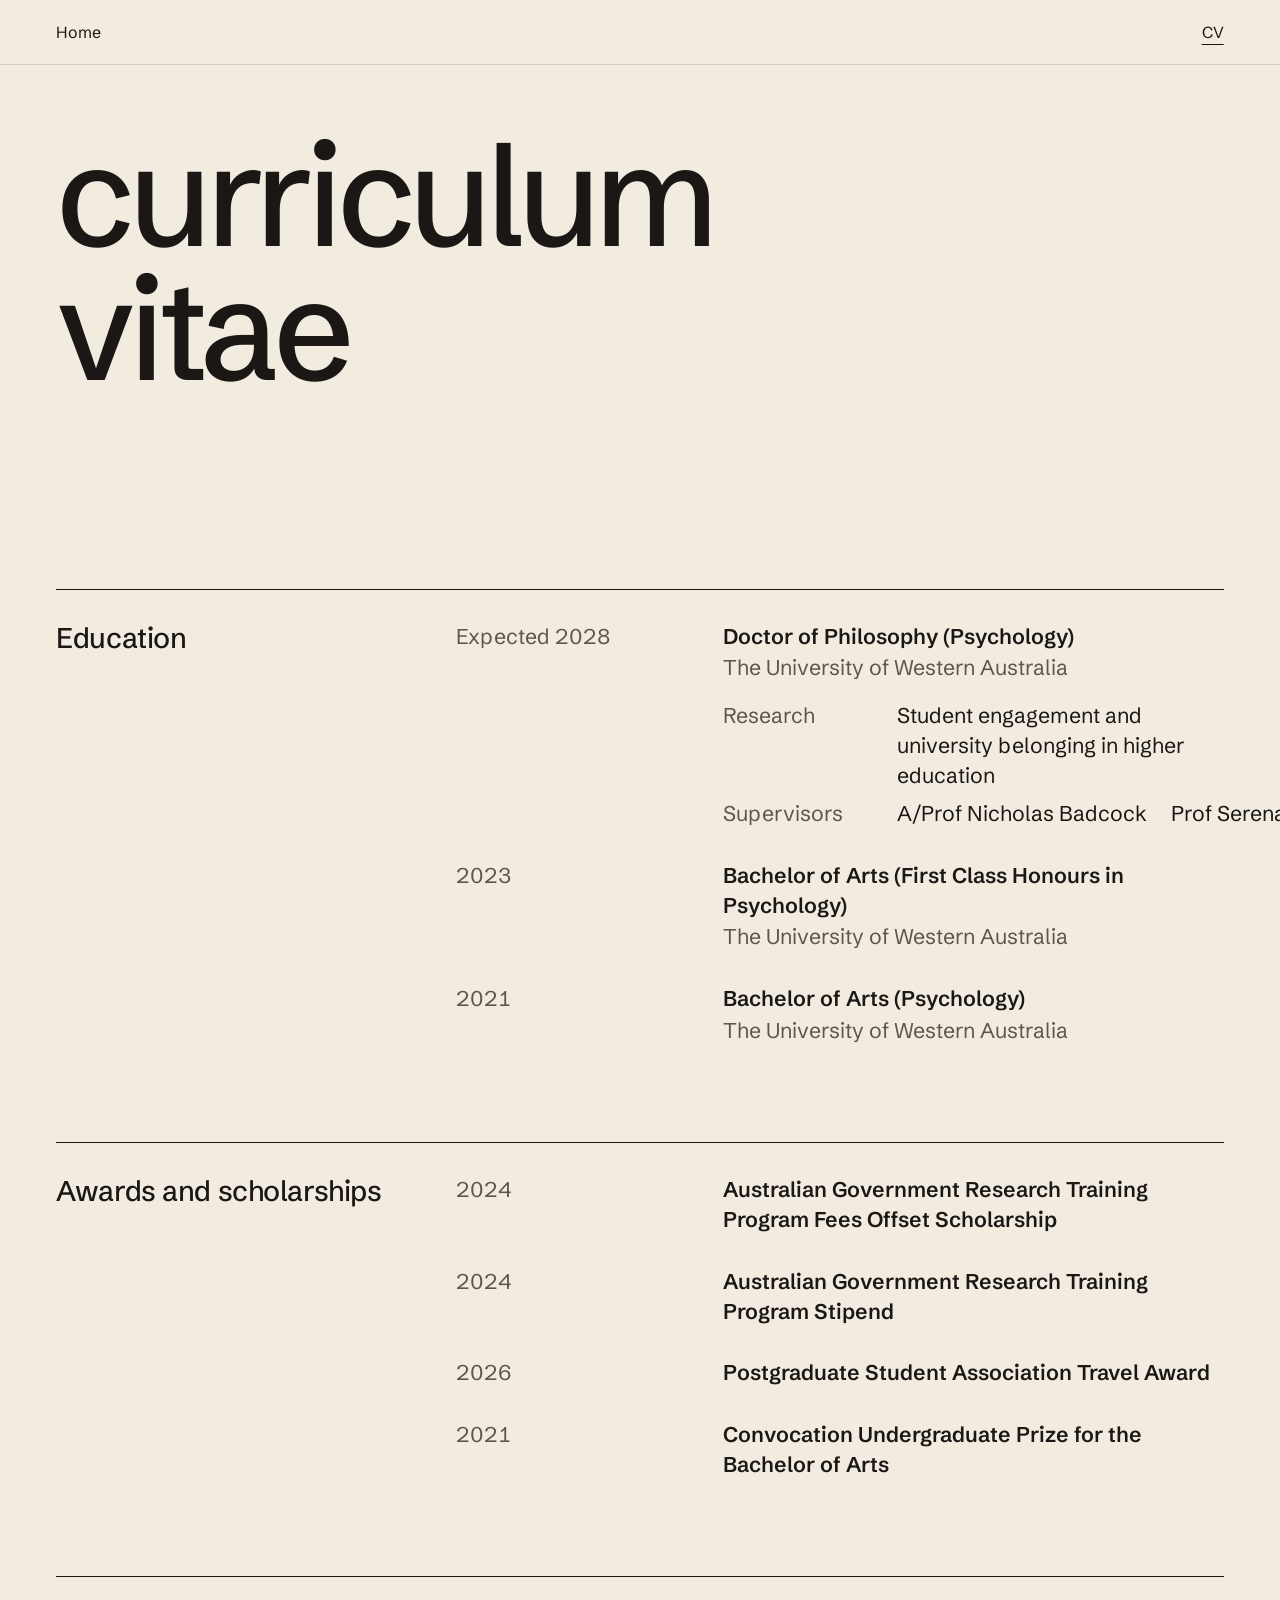
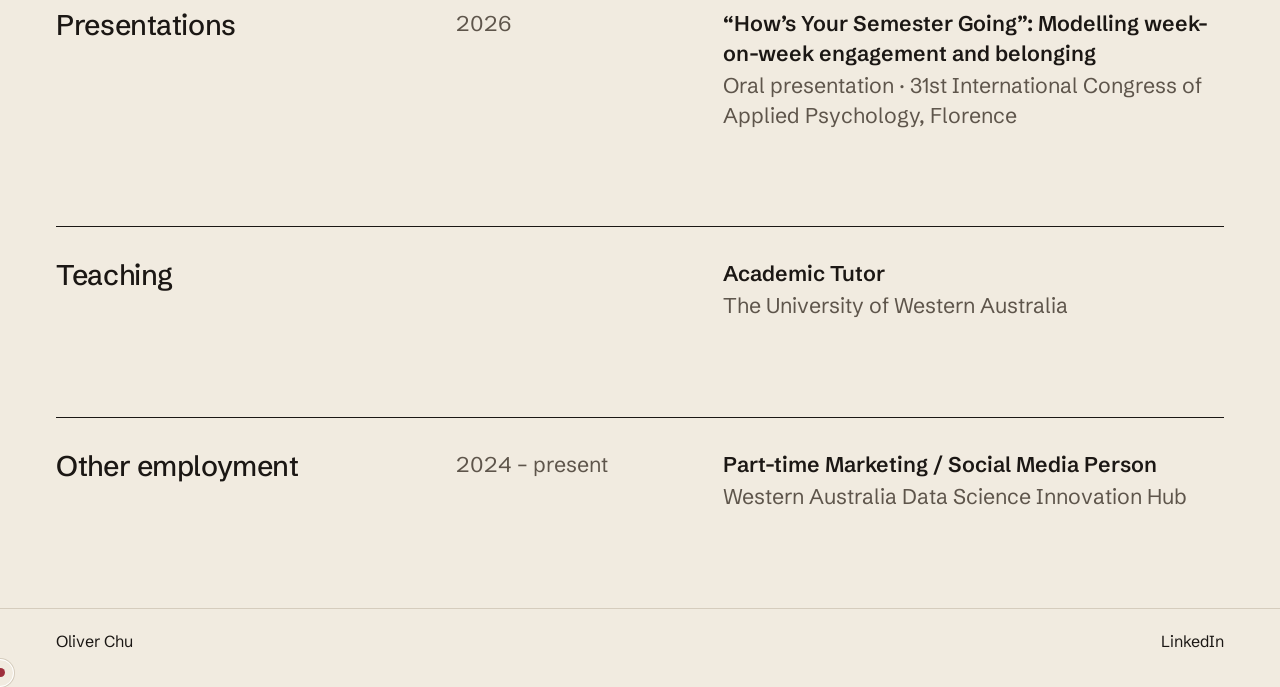
==== cv.html @ f3003088 "Remove footer email, name gradient and poster status lines The footer keeps LinkedIn only; the name " ====
<!doctype html>
<html lang="en">
<head>
<meta charset="utf-8">
<meta name="viewport" content="width=device-width, initial-scale=1">
<title>CV — Oliver Chu</title>
<meta name="description" content="Curriculum vitae of Oliver Chu, PhD candidate in psychology at The University of Western Australia.">
<link rel="icon" href="assets/img/favicon.svg" type="image/svg+xml">
<link rel="preload" href="assets/fonts/schibsted-grotesk-latin-500-normal.woff2" as="font" type="font/woff2" crossorigin>
<link rel="stylesheet" href="assets/css/style.css">
</head>
<body>

<header class="site-header">
<a class="site-home" href="index.html">Home</a>
<nav class="site-nav" aria-label="Main">
<a href="cv.html" aria-current="page">CV</a>
</nav>
</header>

<main>

<section class="hero" style="gap: 32px;">
<h1 class="display display--page">curriculum<br>vitae</h1>
</section>

<!-- To add an entry, copy one <li class="entry"> block and edit it. To add a section, copy a whole <section>. -->

<section class="section section--tight">
<div class="row">
<h2 class="label col-label">Education</h2>
<ol class="entries col-text" style="flex-grow: 4; max-width: none;">
<li class="entry">
<span class="entry-when">Expected 2028</span>
<div class="entry-body">
<span class="entry-what">Doctor of Philosophy (Psychology)</span>
<span class="entry-where">The University of Western Australia</span>
<dl class="entry-notes">
<dt>Research</dt><dd>Student engagement and university belonging in higher education</dd>
<dt>Supervisors</dt><dd class="pair"><span>A/Prof Nicholas Badcock</span><span>Prof Serena Wee</span></dd>
</dl>
</div>
</li>
<li class="entry">
<span class="entry-when">2023</span>
<div class="entry-body">
<span class="entry-what">Bachelor of Arts (First Class Honours in Psychology)</span>
<span class="entry-where">The University of Western Australia</span>
</div>
</li>
<li class="entry">
<span class="entry-when">2021</span>
<div class="entry-body">
<span class="entry-what">Bachelor of Arts (Psychology)</span>
<span class="entry-where">The University of Western Australia</span>
</div>
</li>
</ol>
<div class="col-space" style="flex-grow: 1;"></div>
</div>
</section>

<section class="section section--tight">
<div class="row">
<h2 class="label col-label">Awards and scholarships</h2>
<ol class="entries col-text" style="flex-grow: 4; max-width: none;">
<li class="entry">
<span class="entry-when">2024</span>
<div class="entry-body"><span class="entry-what">Australian Government Research Training Program Fees Offset Scholarship</span></div>
</li>
<li class="entry">
<span class="entry-when">2024</span>
<div class="entry-body"><span class="entry-what">Australian Government Research Training Program Stipend</span></div>
</li>
<li class="entry">
<span class="entry-when">2026</span>
<div class="entry-body"><span class="entry-what">Postgraduate Student Association Travel Award</span></div>
</li>
<li class="entry">
<span class="entry-when">2021</span>
<div class="entry-body"><span class="entry-what">Convocation Undergraduate Prize for the Bachelor of Arts</span></div>
</li>
</ol>
<div class="col-space" style="flex-grow: 1;"></div>
</div>
</section>

<section class="section section--tight">
<div class="row">
<h2 class="label col-label">Presentations</h2>
<ol class="entries col-text" style="flex-grow: 4; max-width: none;">
<li class="entry">
<span class="entry-when">2026</span>
<div class="entry-body">
<span class="entry-what">“How’s Your Semester Going”: Modelling week-on-week engagement and belonging</span>
<span class="entry-where">Oral presentation · 31st International Congress of Applied Psychology, Florence</span>
</div>
</li>
</ol>
<div class="col-space" style="flex-grow: 1;"></div>
</div>
</section>

<section class="section section--tight">
<div class="row">
<h2 class="label col-label">Teaching</h2>
<ol class="entries col-text" style="flex-grow: 4; max-width: none;">
<li class="entry">
<span class="entry-when"></span>
<div class="entry-body">
<span class="entry-what">Academic Tutor</span>
<span class="entry-where">The University of Western Australia</span>
</div>
</li>
</ol>
<div class="col-space" style="flex-grow: 1;"></div>
</div>
</section>

<section class="section section--tight">
<div class="row">
<h2 class="label col-label">Other employment</h2>
<ol class="entries col-text" style="flex-grow: 4; max-width: none;">
<li class="entry">
<span class="entry-when">2024 – present</span>
<div class="entry-body">
<span class="entry-what">Part-time Marketing / Social Media Person</span>
<span class="entry-where">Western Australia Data Science Innovation Hub</span>
</div>
</li>
</ol>
<div class="col-space" style="flex-grow: 1;"></div>
</div>
</section>

</main>

<footer class="site-footer">
<a class="footer-name" href="index.html" aria-label="Oliver Chu, home">Oliver Chu</a>
<nav class="footer-links" aria-label="Contact">
<a class="footer-email" href="https://www.linkedin.com/in/oliver-chu-8070741a5/" rel="me">LinkedIn</a>
</nav>
<!-- Add your links when ready, e.g. <a href="https://scholar.google.com/...">Google Scholar</a> · <a href="https://orcid.org/...">ORCID</a> -->
</footer>

<script src="assets/js/cursor.js" defer></script>
</body>
</html>
---- assets/css/style.css ----
/* Oliver Chu — site styles */

@font-face { font-family: "Schibsted Grotesk"; font-weight: 400; font-style: normal; font-display: swap; src: url("../fonts/schibsted-grotesk-latin-400-normal.woff2") format("woff2"); }
@font-face { font-family: "Schibsted Grotesk"; font-weight: 500; font-style: normal; font-display: swap; src: url("../fonts/schibsted-grotesk-latin-500-normal.woff2") format("woff2"); }
@font-face { font-family: "Schibsted Grotesk"; font-weight: 600; font-style: normal; font-display: swap; src: url("../fonts/schibsted-grotesk-latin-600-normal.woff2") format("woff2"); }

:root {
  --paper: #f1ebe0;
  --ink: #1b1714;
  --muted: #5e554b;
  --line: #d5ccbd;
  --accent: #9e2f3c;
  --font: "Schibsted Grotesk", "Helvetica Neue", Helvetica, Arial, sans-serif;
  --gutter: clamp(20px, 4.4vw, 64px);

  /* Type scale: Perfect Fourth (1.333) from a 16px base.
     -1 = 12px   0 = 16px   1 = 21.33px   7 = 159.8px   8 = 213px */
  --step--1: 0.75rem;
  --step-0: 1rem;
  --step-1: 1.333rem;
  --step-2: 1.777rem;
  --step-7: 9.989rem;
  --step-8: 13.315rem;

  /* Measure: body text kept to roughly 45–75 characters per line */
  --measure: 38em;
  --measure-lead: 30em;
}

*, *::before, *::after { box-sizing: border-box; }

html { -webkit-text-size-adjust: 100%; }

body {
  margin: 0;
  background: var(--paper);
  color: var(--ink);
  font-family: var(--font);
  font-size: var(--step-0);
  line-height: 1.5;
  -webkit-font-smoothing: antialiased;
}

a { color: var(--ink); text-underline-offset: 4px; }
a:hover { color: var(--accent); }
a:focus-visible { outline: 2px solid var(--accent); outline-offset: 2px; }

img { display: block; max-width: 100%; }

/* Section titles: real type on the scale, sentence case, no tracking */
.label {
  margin: 0;
  font-size: var(--step-2);
  line-height: 1.15;
  font-weight: 500;
  letter-spacing: -0.015em;
}

.meta { font-size: var(--step--1); line-height: 1.4; color: var(--muted); }
.entry-when, .poster .meta span:first-child { font-variant-numeric: tabular-nums; }

/* Header and footer */
.site-header {
  padding: 0 var(--gutter);
  display: flex;
  flex-wrap: wrap;
  justify-content: space-between;
  align-items: center;
  gap: 8px 32px;
  border-bottom: 1px solid var(--line);
}
.site-header a {
  display: inline-flex;
  align-items: center;
  min-height: 64px;
  text-decoration: none;
}
.site-home { font-size: var(--step-0); }
.site-nav { display: flex; gap: 0 32px; }
.site-nav a { font-size: var(--step-0); font-weight: 400; }
.site-nav a[aria-current="page"] { text-decoration: underline; text-underline-offset: 6px; }

.site-footer {
  padding: 32px var(--gutter) 48px;
  border-top: 1px solid var(--line);
  display: flex;
  flex-wrap: wrap;
  justify-content: space-between;
  gap: 16px 48px;
}

main { padding: 0 var(--gutter); }

/* Big type */
.display {
  margin: 0;
  font-size: clamp(4rem, 14vw, var(--step-8));
  line-height: 0.9;
  font-weight: 500;
  letter-spacing: -0.045em;
}
.display--page { font-size: clamp(3.5rem, 11vw, var(--step-7)); line-height: 0.95; }

/* Sections and the label / text / space row */
.hero { padding: 64px 0 192px; display: flex; flex-direction: column; gap: 48px; }
.section { padding: 32px 0 192px; border-top: 1px solid var(--ink); display: flex; flex-direction: column; gap: 48px; }
.section--tight { padding-bottom: 96px; }

.row { display: flex; flex-wrap: wrap; gap: 24px 32px; }
.row > .col-label { flex: 1 1 180px; }
.row > .col-text { flex: 3 1 480px; max-width: 30em; font-size: var(--step-1); line-height: 1.4; }
.hero-intro { display: flex; justify-content: center; }
.hero-intro .lead { margin: 0; }
.lead, .row > .col-text.lead { font-size: var(--step-1); line-height: 1.4; max-width: var(--measure-lead); }
.row > .col-space { flex: 2 1 0; min-width: 0; }
.col-text p { margin: 0; }
.col-text > * + *, .col-text > p + p { margin-top: 16px; }

.link-label {
  display: inline-flex;
  align-items: center;
  min-height: 44px;
  font-size: var(--step-1);
  font-weight: 400;
}

/* Poster row */
.posters { display: flex; flex-wrap: wrap; gap: 64px 32px; align-items: flex-start; }
.poster { flex: 1 1 280px; margin: 0; display: flex; flex-direction: column; gap: 16px; }
.poster img { width: 100%; height: auto; aspect-ratio: 840 / 1188; object-fit: cover; }
.poster figcaption { display: flex; flex-direction: column; gap: 8px; }
.poster .meta { display: flex; gap: 16px; font-size: var(--step-0); }
.poster-title { font-weight: 600; font-size: var(--step-1); line-height: 1.3; }

/* Poster viewer: a poster opens full-screen near its native size, so the print-sized text can be read.
   Plain paper ground, square corners, no shadow or animation. Close sits in the header's 64px row. */
.poster-open { display: block; cursor: zoom-in; }
.poster-open:focus-visible { outline: 2px solid var(--accent); outline-offset: 4px; }
.viewer { width: 100vw; height: 100dvh; max-width: none; max-height: none; margin: 0; padding: 64px 0 0; border: 0; background: var(--paper); overflow: auto; }
.viewer::backdrop { background: var(--paper); }
html:has(.viewer[open]) { overflow: hidden; }
.viewer-close { position: fixed; top: 0; right: 0; min-height: 64px; padding: 0 var(--gutter); border: 0; background: var(--paper); color: var(--ink); font: inherit; font-size: var(--step-0); cursor: pointer; }
.viewer-close:hover { color: var(--accent); }
.viewer-close:focus-visible { outline: 2px solid var(--accent); outline-offset: -4px; }
.viewer-img {
  display: block;
  margin: 0 auto;
  height: auto;
  cursor: zoom-out;
  /* Fill the screen up to the file's native 1680px; never below 1000px, so phones pan sideways instead of shrinking the text */
  width: clamp(1000px, 100%, 1680px);
  max-width: none;
}

/* CV entries */
.entries { margin: 0; padding: 0; list-style: none; display: flex; flex-direction: column; gap: 32px; }
.entry { display: flex; flex-wrap: wrap; gap: 4px 32px; }
.entry-when { flex: 0 0 220px; font-size: var(--step-1); line-height: 1.4; color: var(--muted); }
.entry-body { flex: 1 1 360px; max-width: 30em; font-size: var(--step-1); line-height: 1.4; display: flex; flex-direction: column; gap: 2px; }
.entry-what { font-weight: 600; }
.entry-where { color: var(--muted); }
.entry-notes { margin: 16px 0 0; font-size: var(--step-1); line-height: 1.4; display: grid; grid-template-columns: 150px minmax(0, 1fr); gap: 8px 24px; }
.entry-notes dt { color: var(--muted); }
.entry-notes dd { margin: 0; }

@media (max-width: 640px) {
  .hero { padding-bottom: 96px; }
  .section { padding-bottom: 96px; }
  .entry-notes { grid-template-columns: 1fr; gap: 0 0; }
  .entry-notes dd { margin-bottom: 8px; }
}
.entries.col-text > * + * { margin-top: 0; }

.entry-notes dd.pair { display: flex; flex-wrap: nowrap; gap: 0 24px; white-space: nowrap; }
@media (max-width: 480px) { .entry-notes dd.pair { flex-wrap: wrap; } }

/* One-page CV: the CV follows Now and each section fades in once as it arrives */
html { scroll-behavior: smooth; }
#cv { scroll-margin-top: 0; }
.cv-head { padding: 96px 0 64px; border-top: 1px solid var(--ink); }
.js .reveal { opacity: 0; transform: translateY(28px); transition: opacity 0.8s ease, transform 0.8s cubic-bezier(0.2, 0.7, 0.2, 1); }
.js .reveal.is-in { opacity: 1; transform: none; }
@media (prefers-reduced-motion: reduce) {
  html { scroll-behavior: auto; }
  .js .reveal { opacity: 1; transform: none; transition: none; }
}
@media print { .js .reveal { opacity: 1; transform: none; } }

/* Footer mirrors the header: the name at the same size as Home and CV */
.site-footer { margin: 0; padding: 0 var(--gutter); min-height: 64px; display: flex; align-items: center; border-top: 1px solid var(--line); }
.footer-name { font-size: var(--step-0); text-decoration: none; color: var(--ink); display: inline-flex; align-items: center; min-height: 64px; }
.footer-name:hover { color: var(--accent); }
/* Contact link (LinkedIn) on the right of the footer, mirroring CV in the header; same 16px */
.footer-email { font-size: var(--step-0); text-decoration: none; color: var(--ink); display: inline-flex; align-items: center; gap: 8px; min-height: 64px; }
.footer-email:hover { color: var(--accent); }
.footer-links { display: flex; flex-wrap: wrap; gap: 0 32px; }
@media (max-width: 480px) { .footer-email, .footer-name { min-height: 48px; } .site-footer { padding-block: 8px; row-gap: 0; } }

/* Wide screens: a 12-column grid. Labels take columns 1–4, text 5–10 (CV entries run to 12),
   and the type grows gently past 1440px so lines stay a comfortable length instead of leaving the right side empty. */
@media (min-width: 1024px) {
  .row { display: grid; grid-template-columns: repeat(12, minmax(0, 1fr)); column-gap: 32px; row-gap: 24px; }
  .row > .col-label { grid-column: 1 / 5; }
  .row > .col-text { grid-column: 5 / 11; max-width: none; }
  .row > .col-text.entries { grid-column: 5 / 13; }
  .lead, .row > .col-text.lead { max-width: none; }
  .row > .col-space { display: none; }
  .entry-when { flex-basis: 11em; }
  .entry-body { max-width: 34em; }
}
@media (min-width: 1440px) {
  html { font-size: min(20px, calc(16px + (100vw - 1440px) * 0.007)); }
}

/* Fallback cursor (no script, or touch laptops): a small maroon (accent) dot; over anything clickable a larger one.
   A thin paper ring keeps both visible on the dark Study 2 poster. */
html { cursor: url("data:image/svg+xml,%3Csvg xmlns='http://www.w3.org/2000/svg' width='16' height='16'%3E%3Ccircle cx='8' cy='8' r='4.5' fill='%239e2f3c' stroke='%23f1ebe0' stroke-width='1.5'/%3E%3C/svg%3E") 8 8, auto; }
a, button, .poster-open, .viewer-img, .viewer-close { cursor: url("data:image/svg+xml,%3Csvg xmlns='http://www.w3.org/2000/svg' width='24' height='24'%3E%3Ccircle cx='12' cy='12' r='8' fill='%239e2f3c' stroke='%23f1ebe0' stroke-width='1.5'/%3E%3C/svg%3E") 12 12, pointer; }

/* Main cursor (assets/js/cursor.js): a hollow white ring with a maroon dot that grows inside it with mouse speed.
   The script adds .has-cursor, which hides the system cursor. The ring's 1px line-colour outer edge keeps it visible on paper. */
.has-cursor, .has-cursor * { cursor: none !important; }
.cursor { position: fixed; left: 0; top: 0; z-index: 2147483647; pointer-events: none; opacity: 0; transition: opacity 0.2s; }
.cursor-ring, .cursor-dot { position: absolute; border-radius: 50%; }
.cursor-ring { width: 28px; height: 28px; margin: -14px 0 0 -14px; border: 1.5px solid #fff; box-shadow: 0 0 0 1px var(--line); }
.cursor-dot { width: 9px; height: 9px; margin: -4.5px 0 0 -4.5px; background: var(--accent); will-change: transform; }
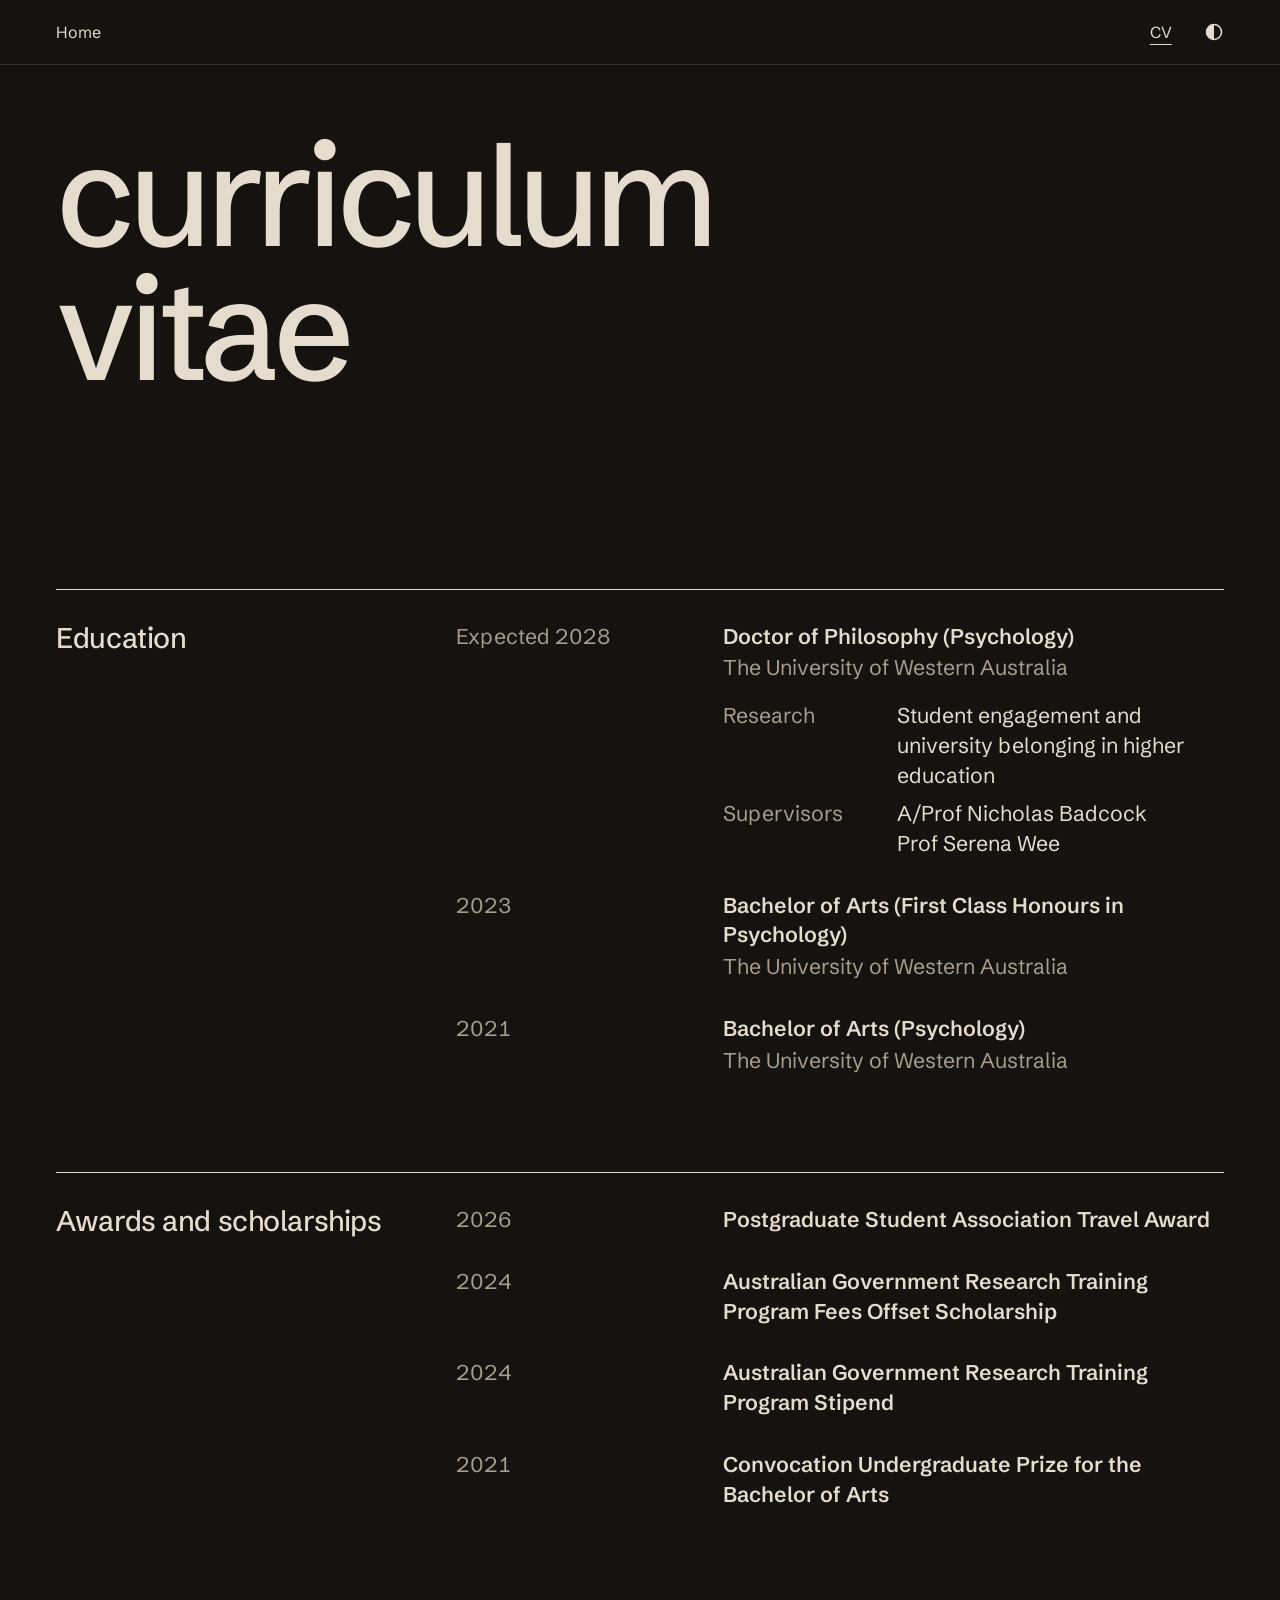
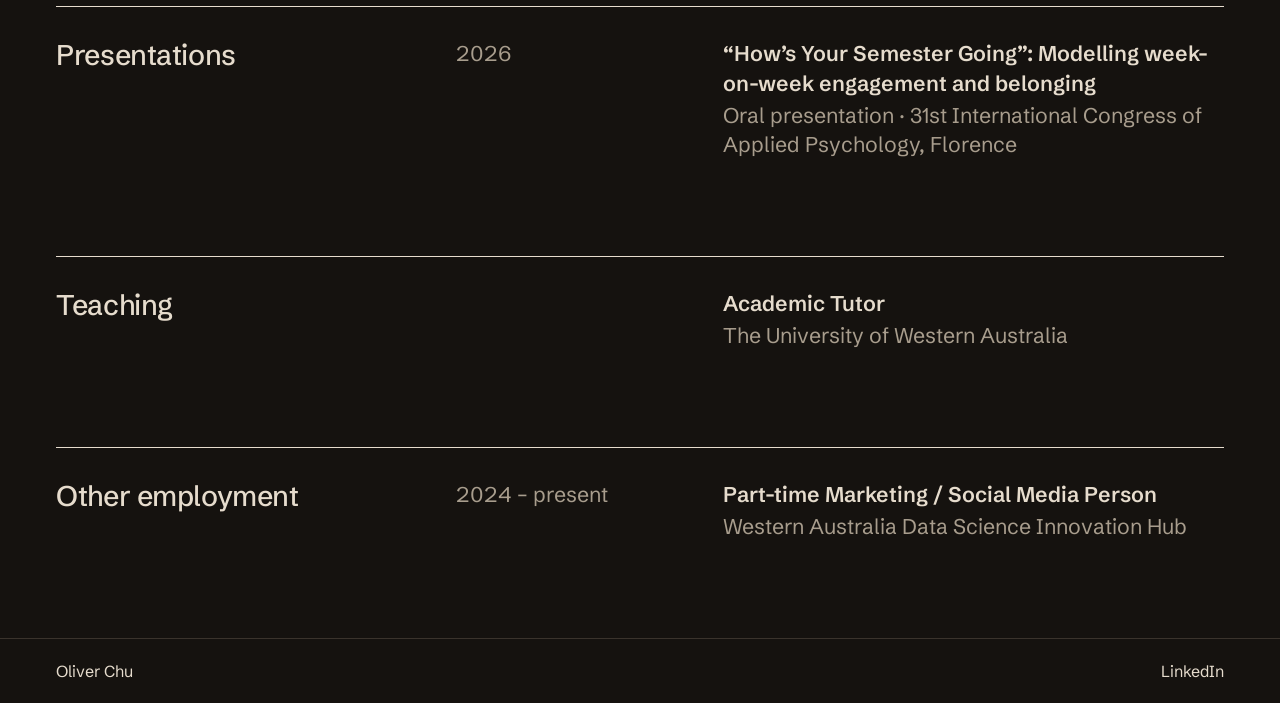
==== commit 91bd5b96: "Choose light or dark by the visitor's sunrise and sunset The theme follows the visitor's local day: " ====
--- a/cv.html
+++ b/cv.html
@@ -8,6 +8,7 @@
 <link rel="icon" href="assets/img/favicon.svg" type="image/svg+xml">
 <link rel="preload" href="assets/fonts/schibsted-grotesk-latin-500-normal.woff2" as="font" type="font/woff2" crossorigin>
 <link rel="stylesheet" href="assets/css/style.css">
+<script src="assets/js/sun.js"></script>
 </head>
 <body>
 
@@ -15,6 +16,7 @@
 <a class="site-home" href="index.html">Home</a>
 <nav class="site-nav" aria-label="Main">
 <a href="cv.html" aria-current="page">CV</a>
+<button class="theme-toggle" type="button" aria-label="Dark mode" aria-pressed="false" hidden><svg viewBox="0 0 20 20" aria-hidden="true"><circle cx="10" cy="10" r="7.5" fill="none" stroke="currentColor" stroke-width="1.5"/><path d="M10 2.5a7.5 7.5 0 0 1 0 15z" fill="currentColor"/></svg></button>
 </nav>
 </header>
 
@@ -29,8 +31,8 @@
 <section class="section section--tight">
 <div class="row">
 <h2 class="label col-label">Education</h2>
-<ol class="entries col-text" style="flex-grow: 4; max-width: none;">
-<li class="entry">
+<ol class="entries entries--timeline col-text" style="flex-grow: 4; max-width: none;">
+<li class="entry entry--current">
 <span class="entry-when">Expected 2028</span>
 <div class="entry-body">
 <span class="entry-what">Doctor of Philosophy (Psychology)</span>
@@ -65,16 +67,16 @@
 <h2 class="label col-label">Awards and scholarships</h2>
 <ol class="entries col-text" style="flex-grow: 4; max-width: none;">
 <li class="entry">
+<span class="entry-when">2026</span>
+<div class="entry-body"><span class="entry-what">Postgraduate Student Association Travel Award</span></div>
+</li>
+<li class="entry">
 <span class="entry-when">2024</span>
 <div class="entry-body"><span class="entry-what">Australian Government Research Training Program Fees Offset Scholarship</span></div>
 </li>
 <li class="entry">
 <span class="entry-when">2024</span>
 <div class="entry-body"><span class="entry-what">Australian Government Research Training Program Stipend</span></div>
-</li>
-<li class="entry">
-<span class="entry-when">2026</span>
-<div class="entry-body"><span class="entry-what">Postgraduate Student Association Travel Award</span></div>
 </li>
 <li class="entry">
 <span class="entry-when">2021</span>
@@ -143,6 +145,7 @@
 <!-- Add your links when ready, e.g. <a href="https://scholar.google.com/...">Google Scholar</a> · <a href="https://orcid.org/...">ORCID</a> -->
 </footer>
 
+<script src="assets/js/theme.js" defer></script>
 <script src="assets/js/cursor.js" defer></script>
 </body>
 </html>
--- a/assets/css/style.css
+++ b/assets/css/style.css
@@ -25,6 +25,30 @@
   /* Measure: body text kept to roughly 45–75 characters per line */
   --measure: 38em;
   --measure-lead: 30em;
+
+  --dot: #9e2f3c; /* the cursor dot stays maroon in both modes */
+  color-scheme: light;
+}
+
+/* Dark mode: the Study 2 poster colours. Follows the system setting unless the reader picks one with
+   the header toggle, which sets data-theme on <html>. Links turn rose, since maroon is too dim on the dark ground. */
+:root[data-theme="dark"] {
+  --paper: #15120f;
+  --ink: #e6dccd;
+  --muted: #a89d8d;
+  --line: #3a332c;
+  --accent: #e07a82;
+  color-scheme: dark;
+}
+@media (prefers-color-scheme: dark) {
+  :root:not([data-theme="light"]) {
+    --paper: #15120f;
+    --ink: #e6dccd;
+    --muted: #a89d8d;
+    --line: #3a332c;
+    --accent: #e07a82;
+    color-scheme: dark;
+  }
 }
 
 *, *::before, *::after { box-sizing: border-box; }
@@ -79,6 +103,15 @@
 .site-nav { display: flex; gap: 0 32px; }
 .site-nav a { font-size: var(--step-0); font-weight: 400; }
 .site-nav a[aria-current="page"] { text-decoration: underline; text-underline-offset: 6px; }
+/* Light / Dark toggle: a half-filled circle in the nav, the same height as the links.
+   Pressed (dark) turns the filled half to the other side, a short half-turn that skips with reduced motion. */
+.theme-toggle { display: inline-flex; align-items: center; justify-content: center; min-height: 64px; min-width: 44px; margin: 0 -12px; padding: 0; border: 0; background: none; color: var(--ink); }
+.theme-toggle svg { width: 20px; height: 20px; transition: transform 0.4s ease; }
+.theme-toggle[aria-pressed="true"] svg { transform: rotate(180deg); }
+@media (prefers-reduced-motion: reduce) { .theme-toggle svg { transition: none; } }
+.theme-toggle:hover { color: var(--accent); }
+.theme-toggle:focus-visible { outline: 2px solid var(--accent); outline-offset: 2px; }
+.theme-toggle[hidden] { display: none; }
 
 .site-footer {
   padding: 32px var(--gutter) 48px;
@@ -128,6 +161,15 @@
 .posters { display: flex; flex-wrap: wrap; gap: 64px 32px; align-items: flex-start; }
 .poster { flex: 1 1 280px; margin: 0; display: flex; flex-direction: column; gap: 16px; }
 .poster img { width: 100%; height: auto; aspect-ratio: 840 / 1188; object-fit: cover; }
+/* Dark mode: a hairline edge so the dark Study 2 poster doesn't merge into the page, and posters dimmed
+   slightly so the cream one doesn't glare; each lights up fully on hover or focus. */
+:root[data-theme="dark"] .poster img { box-shadow: 0 0 0 1px var(--line); filter: brightness(0.86); transition: filter 0.3s ease; }
+:root[data-theme="dark"] .poster-open:is(:hover, :focus-visible) img { filter: none; }
+@media (prefers-color-scheme: dark) {
+  :root:not([data-theme="light"]) .poster img { box-shadow: 0 0 0 1px var(--line); filter: brightness(0.86); transition: filter 0.3s ease; }
+  :root:not([data-theme="light"]) .poster-open:is(:hover, :focus-visible) img { filter: none; }
+}
+@media (prefers-reduced-motion: reduce) { .poster img { transition: none; } }
 .poster figcaption { display: flex; flex-direction: column; gap: 8px; }
 .poster .meta { display: flex; gap: 16px; font-size: var(--step-0); }
 .poster-title { font-weight: 600; font-size: var(--step-1); line-height: 1.3; }
@@ -171,8 +213,10 @@
 }
 .entries.col-text > * + * { margin-top: 0; }
 
-.entry-notes dd.pair { display: flex; flex-wrap: nowrap; gap: 0 24px; white-space: nowrap; }
-@media (max-width: 480px) { .entry-notes dd.pair { flex-wrap: wrap; } }
+/* Supervisors side by side; when there isn't room, the second name drops to the next line.
+   A name only breaks between words if it can't fit on a line by itself (the narrow column near 1076px). */
+.entry-notes dd.pair { display: flex; flex-wrap: wrap; gap: 0 24px; }
+.entry-notes dd.pair > span { min-width: 0; }
 
 /* One-page CV: the CV follows Now and each section fades in once as it arrives */
 html { scroll-behavior: smooth; }
@@ -217,10 +261,10 @@
 html { cursor: url("data:image/svg+xml,%3Csvg xmlns='http://www.w3.org/2000/svg' width='16' height='16'%3E%3Ccircle cx='8' cy='8' r='4.5' fill='%239e2f3c' stroke='%23f1ebe0' stroke-width='1.5'/%3E%3C/svg%3E") 8 8, auto; }
 a, button, .poster-open, .viewer-img, .viewer-close { cursor: url("data:image/svg+xml,%3Csvg xmlns='http://www.w3.org/2000/svg' width='24' height='24'%3E%3Ccircle cx='12' cy='12' r='8' fill='%239e2f3c' stroke='%23f1ebe0' stroke-width='1.5'/%3E%3C/svg%3E") 12 12, pointer; }
 
-/* Main cursor (assets/js/cursor.js): a hollow white ring with a maroon dot that grows inside it with mouse speed.
-   The script adds .has-cursor, which hides the system cursor. The ring's 1px line-colour outer edge keeps it visible on paper. */
+/* Main cursor (assets/js/cursor.js): a maroon dot on the pointer and a hollow ring trailing a beat behind.
+   The script adds .has-cursor, which hides the system cursor. The ring is white with a difference blend,
+   so it inverts what's under it: dark on paper, light on the dark ground and posters, in either mode. */
 .has-cursor, .has-cursor * { cursor: none !important; }
-.cursor { position: fixed; left: 0; top: 0; z-index: 2147483647; pointer-events: none; opacity: 0; transition: opacity 0.2s; }
-.cursor-ring, .cursor-dot { position: absolute; border-radius: 50%; }
-.cursor-ring { width: 28px; height: 28px; margin: -14px 0 0 -14px; border: 1.5px solid #fff; box-shadow: 0 0 0 1px var(--line); }
-.cursor-dot { width: 9px; height: 9px; margin: -4.5px 0 0 -4.5px; background: var(--accent); will-change: transform; }
+.cursor-ring, .cursor-dot { position: fixed; left: 0; top: 0; z-index: 2147483647; pointer-events: none; border-radius: 50%; opacity: 0; transition: opacity 0.2s; will-change: transform; }
+.cursor-ring { width: 28px; height: 28px; margin: -14px 0 0 -14px; border: 1.5px solid #fff; mix-blend-mode: difference; }
+.cursor-dot { width: 9px; height: 9px; margin: -4.5px 0 0 -4.5px; background: var(--dot); }
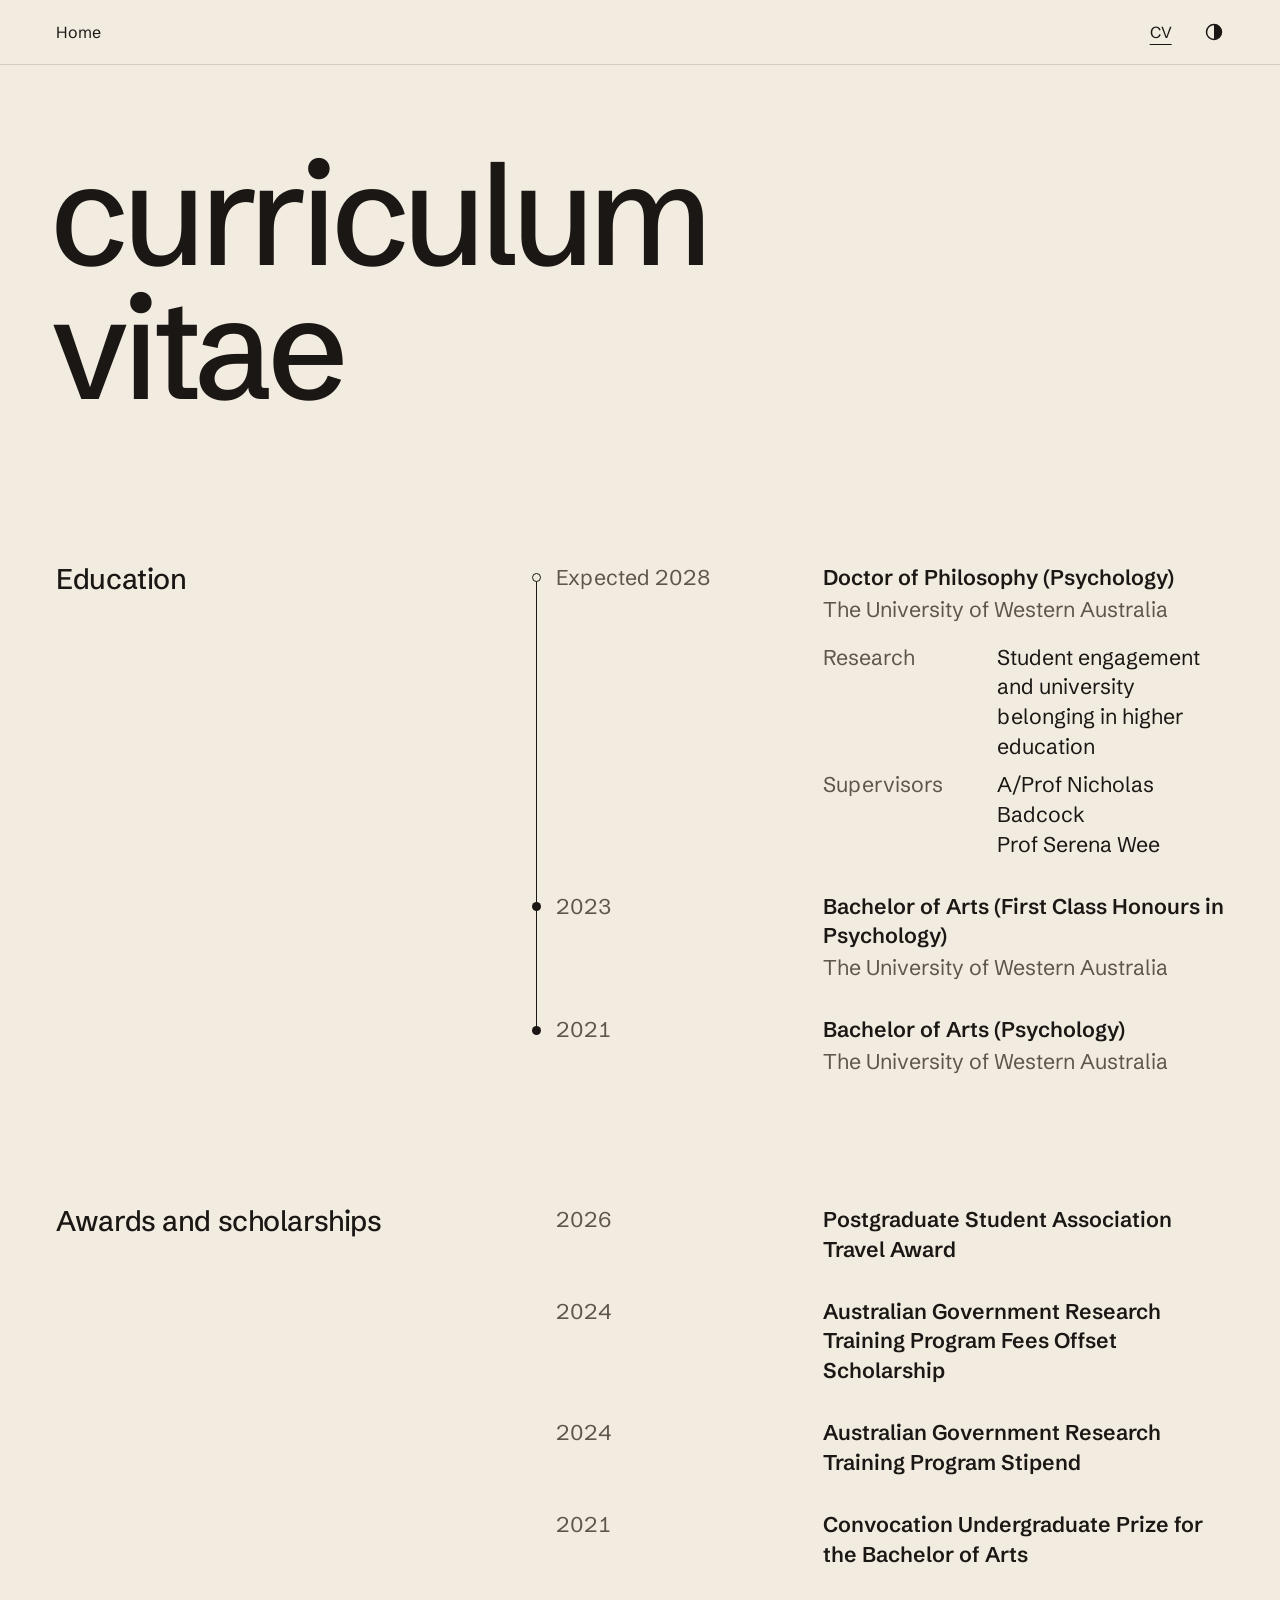
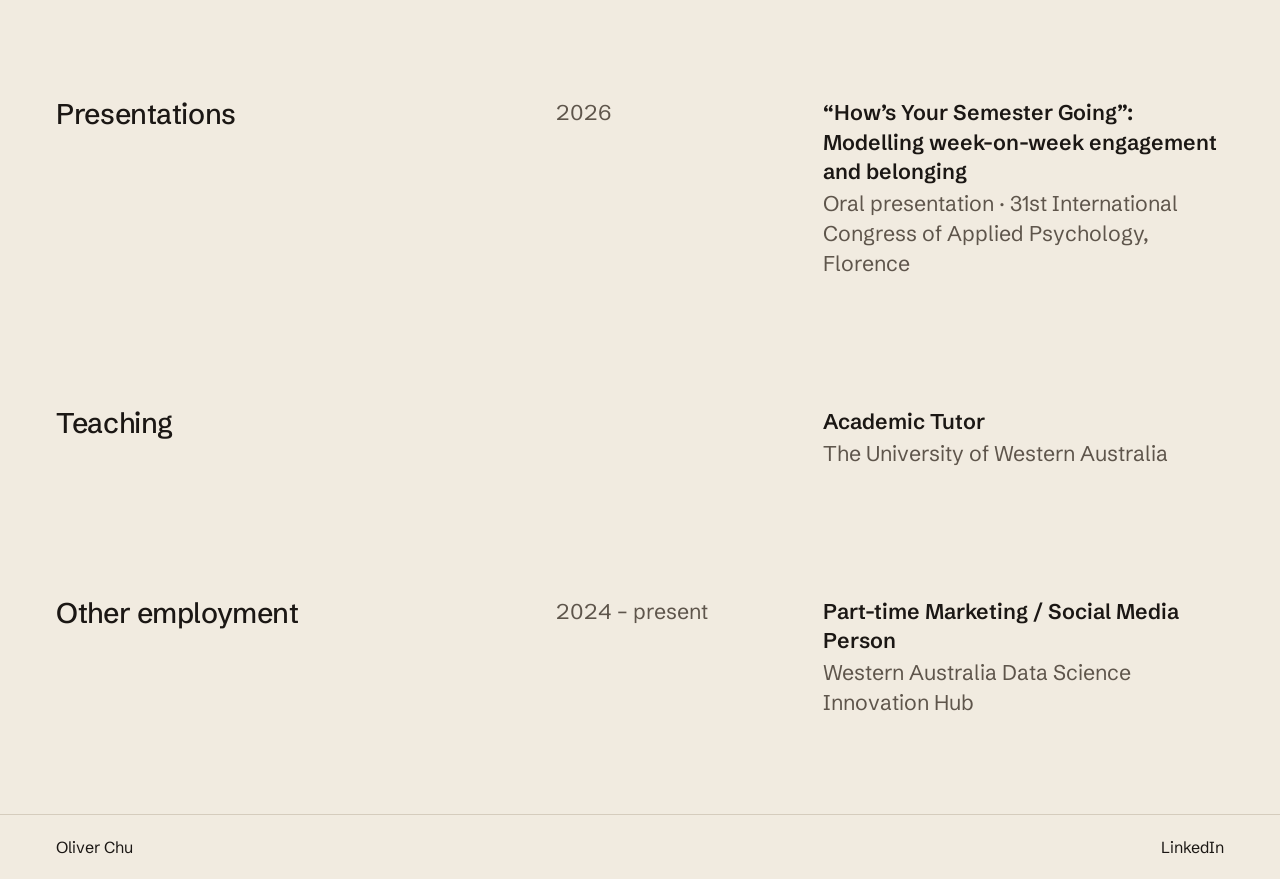
==== commit e9170200: "Rework the page layout and the CV lists All text now starts at column 6 (adjustable with --bio-start" ====
--- a/cv.html
+++ b/cv.html
@@ -8,7 +8,7 @@
 <link rel="icon" href="assets/img/favicon.svg" type="image/svg+xml">
 <link rel="preload" href="assets/fonts/schibsted-grotesk-latin-500-normal.woff2" as="font" type="font/woff2" crossorigin>
 <link rel="stylesheet" href="assets/css/style.css">
-<script src="assets/js/sun.js"></script>
+<script>try{var t=localStorage.getItem("theme");if(t==="dark"||t==="light")document.documentElement.dataset.theme=t}catch(e){}</script>
 </head>
 <body>
 
--- a/assets/css/style.css
+++ b/assets/css/style.css
@@ -25,6 +25,12 @@
   /* Measure: body text kept to roughly 45–75 characters per line */
   --measure: 38em;
   --measure-lead: 30em;
+
+  /* Layout: which of the 12 columns the text starts in, on screens 1024px and wider (phones stay one column).
+     --bio-start moves the bio under the name; --text-start moves the text beside Work, Now and the CV titles.
+     Both run to the right margin, so a smaller number gives a wider block. */
+  --bio-start: 6;
+  --text-start: 6;
 
   --dot: #9e2f3c; /* the cursor dot stays maroon in both modes */
   color-scheme: light;
@@ -131,13 +137,18 @@
   line-height: 0.9;
   font-weight: 500;
   letter-spacing: -0.045em;
+  /* Optical alignment: the first letter's built-in side space (about 0.042em on O and c) is pulled back,
+     so the visible edge of the letter sits on the page margin like everything below it */
+  margin-left: -0.042em;
 }
 .display--page { font-size: clamp(3.5rem, 11vw, var(--step-7)); line-height: 0.95; }
 
-/* Sections and the label / text / space row */
-.hero { padding: 64px 0 192px; display: flex; flex-direction: column; gap: 48px; }
+/* Sections and the label / text / space row.
+   Opening section: more air above the name and between the name and the bio (Draft 2, 1440px: 96 / 128 / 128) */
+.hero { padding: clamp(64px, 6.5vw, 96px) 0 clamp(96px, 9vw, 128px); display: flex; flex-direction: column; gap: clamp(48px, 9vw, 128px); }
 .section { padding: 32px 0 192px; border-top: 1px solid var(--ink); display: flex; flex-direction: column; gap: 48px; }
-.section--tight { padding-bottom: 96px; }
+/* CV subsections (Education, Awards, …): no rule above them; full-width rules are kept for major sections only */
+.section--tight { padding-bottom: 96px; border-top: 0; }
 
 .row { display: flex; flex-wrap: wrap; gap: 24px 32px; }
 .row > .col-label { flex: 1 1 180px; }
@@ -218,6 +229,23 @@
 .entry-notes dd.pair { display: flex; flex-wrap: wrap; gap: 0 24px; }
 .entry-notes dd.pair > span { min-width: 0; }
 
+/* Education timeline: a dot beside each date joined by a hairline, newest at the top.
+   Dots sit in the gutter left of the dates, so the dates still line up with the other CV sections.
+   The current entry (the PhD, in progress) is a hollow dot. On narrow screens the list is indented to make room. */
+.entries--timeline > .entry { position: relative; }
+.entries--timeline > .entry::before,
+.entries--timeline > .entry:not(:last-child)::after { content: ""; position: absolute; pointer-events: none; }
+.entries--timeline > .entry::before {
+  left: -24px; top: calc(var(--step-1) * 0.7 - 4.5px); z-index: 1;
+  width: 9px; height: 9px; border-radius: 50%; background: var(--ink);
+}
+.entries--timeline > .entry--current::before { background: var(--paper); border: 1.5px solid var(--ink); }
+.entries--timeline > .entry:not(:last-child)::after {
+  left: -20px; width: 1px; background: var(--ink);
+  top: calc(var(--step-1) * 0.7); bottom: calc(-32px - var(--step-1) * 0.7);
+}
+@media (max-width: 1023px) { .entries--timeline { padding-left: 24px; } }
+
 /* One-page CV: the CV follows Now and each section fades in once as it arrives */
 html { scroll-behavior: smooth; }
 #cv { scroll-margin-top: 0; }
@@ -240,14 +268,17 @@
 .footer-links { display: flex; flex-wrap: wrap; gap: 0 32px; }
 @media (max-width: 480px) { .footer-email, .footer-name { min-height: 48px; } .site-footer { padding-block: 8px; row-gap: 0; } }
 
-/* Wide screens: a 12-column grid. Labels take columns 1–4, text 5–10 (CV entries run to 12),
-   and the type grows gently past 1440px so lines stay a comfortable length instead of leaving the right side empty. */
+/* Wide screens: a 12-column grid. Labels take columns 1–5 and all text starts at column 6, running to the
+   right margin (Draft 2), capped at a readable line length on very wide screens.
+   The type grows gently past 1440px so lines stay a comfortable length instead of leaving the right side empty. */
 @media (min-width: 1024px) {
   .row { display: grid; grid-template-columns: repeat(12, minmax(0, 1fr)); column-gap: 32px; row-gap: 24px; }
-  .row > .col-label { grid-column: 1 / 5; }
-  .row > .col-text { grid-column: 5 / 11; max-width: none; }
-  .row > .col-text.entries { grid-column: 5 / 13; }
-  .lead, .row > .col-text.lead { max-width: none; }
+  /* Start columns come from --bio-start and --text-start in :root (6 if unset). Labels fill the space before the text. */
+  .row > .col-label { grid-column: 1 / var(--text-start, 6); }
+  .row > .col-text { grid-column: var(--text-start, 6) / 13; max-width: var(--measure); }
+  .row > .col-text.entries { grid-column: var(--text-start, 6) / 13; max-width: none; }
+  .hero .row > .col-text.lead { grid-column: var(--bio-start, 6) / 13; }
+  .lead, .row > .col-text.lead { max-width: var(--measure); }
   .row > .col-space { display: none; }
   .entry-when { flex-basis: 11em; }
   .entry-body { max-width: 34em; }
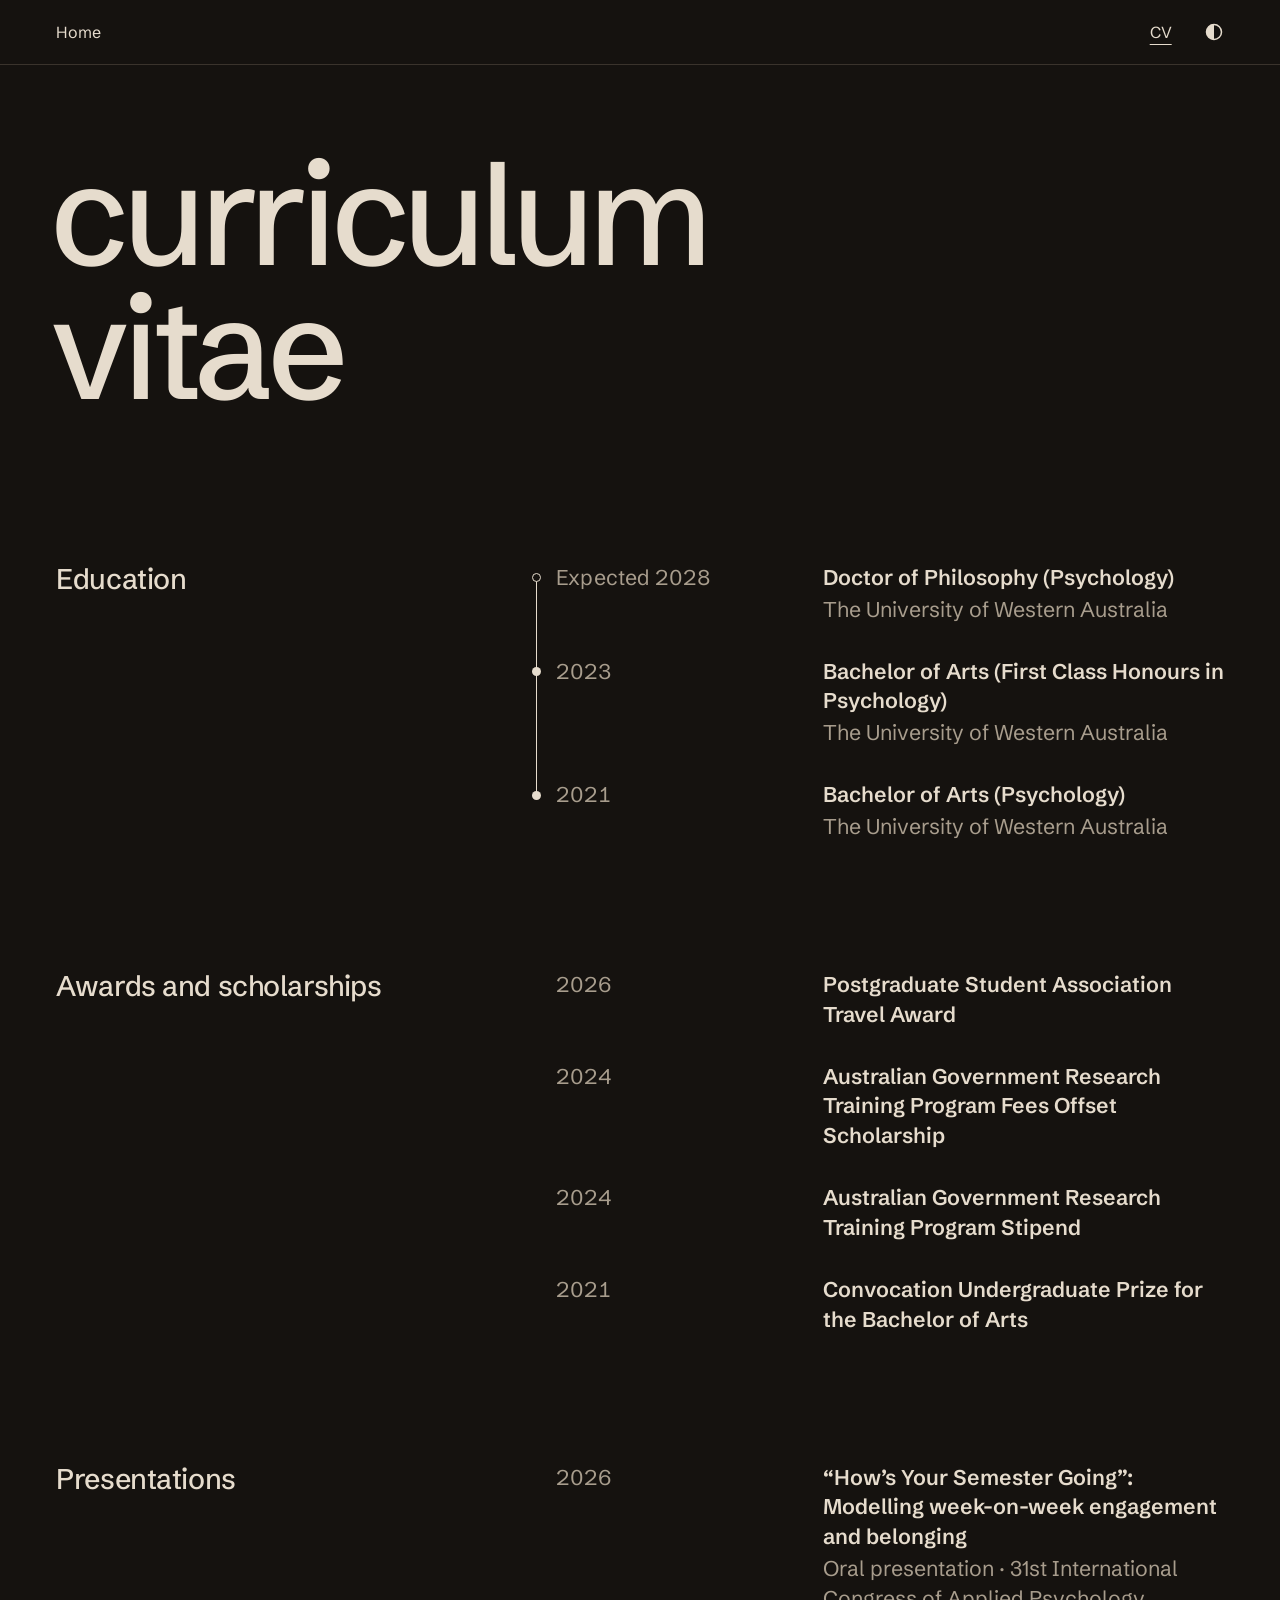
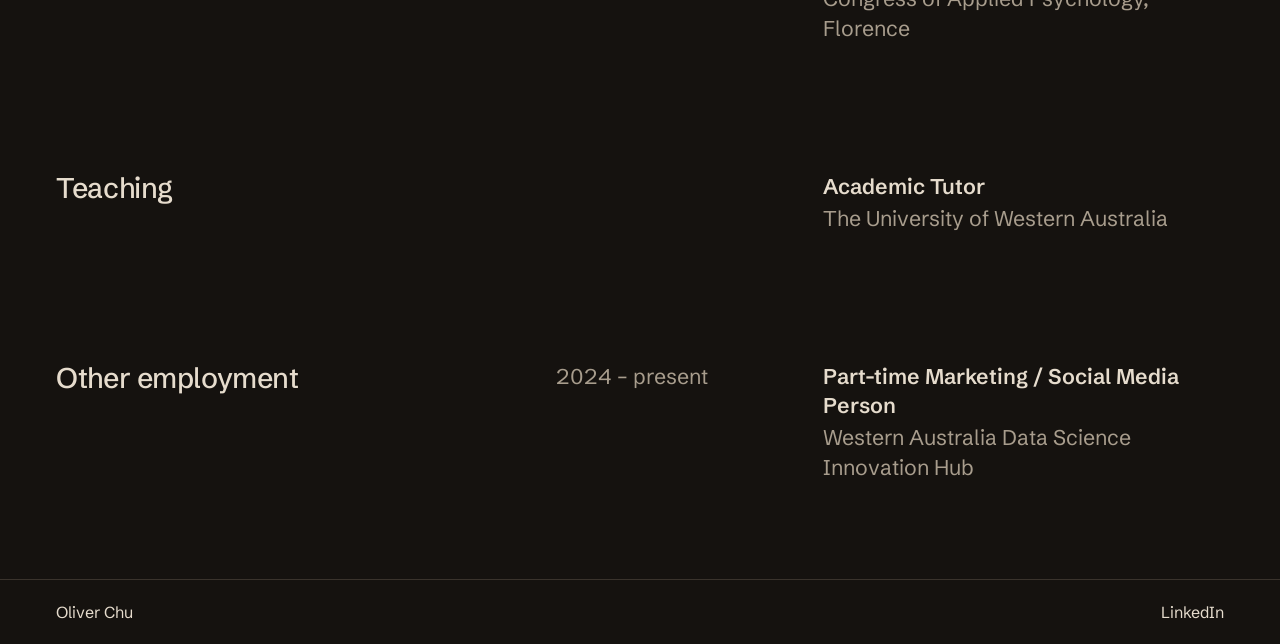
==== commit 42222573: "Remove Research and Supervisors from the PhD entry Co-Authored-By: Claude Opus 5.5 <noreply@anthropi" ====
--- a/cv.html
+++ b/cv.html
@@ -8,7 +8,7 @@
 <link rel="icon" href="assets/img/favicon.svg" type="image/svg+xml">
 <link rel="preload" href="assets/fonts/schibsted-grotesk-latin-500-normal.woff2" as="font" type="font/woff2" crossorigin>
 <link rel="stylesheet" href="assets/css/style.css">
-<script>try{var t=localStorage.getItem("theme");if(t==="dark"||t==="light")document.documentElement.dataset.theme=t}catch(e){}</script>
+<script src="assets/js/sun.js"></script>
 </head>
 <body>
 
@@ -37,10 +37,6 @@
 <div class="entry-body">
 <span class="entry-what">Doctor of Philosophy (Psychology)</span>
 <span class="entry-where">The University of Western Australia</span>
-<dl class="entry-notes">
-<dt>Research</dt><dd>Student engagement and university belonging in higher education</dd>
-<dt>Supervisors</dt><dd class="pair"><span>A/Prof Nicholas Badcock</span><span>Prof Serena Wee</span></dd>
-</dl>
 </div>
 </li>
 <li class="entry">
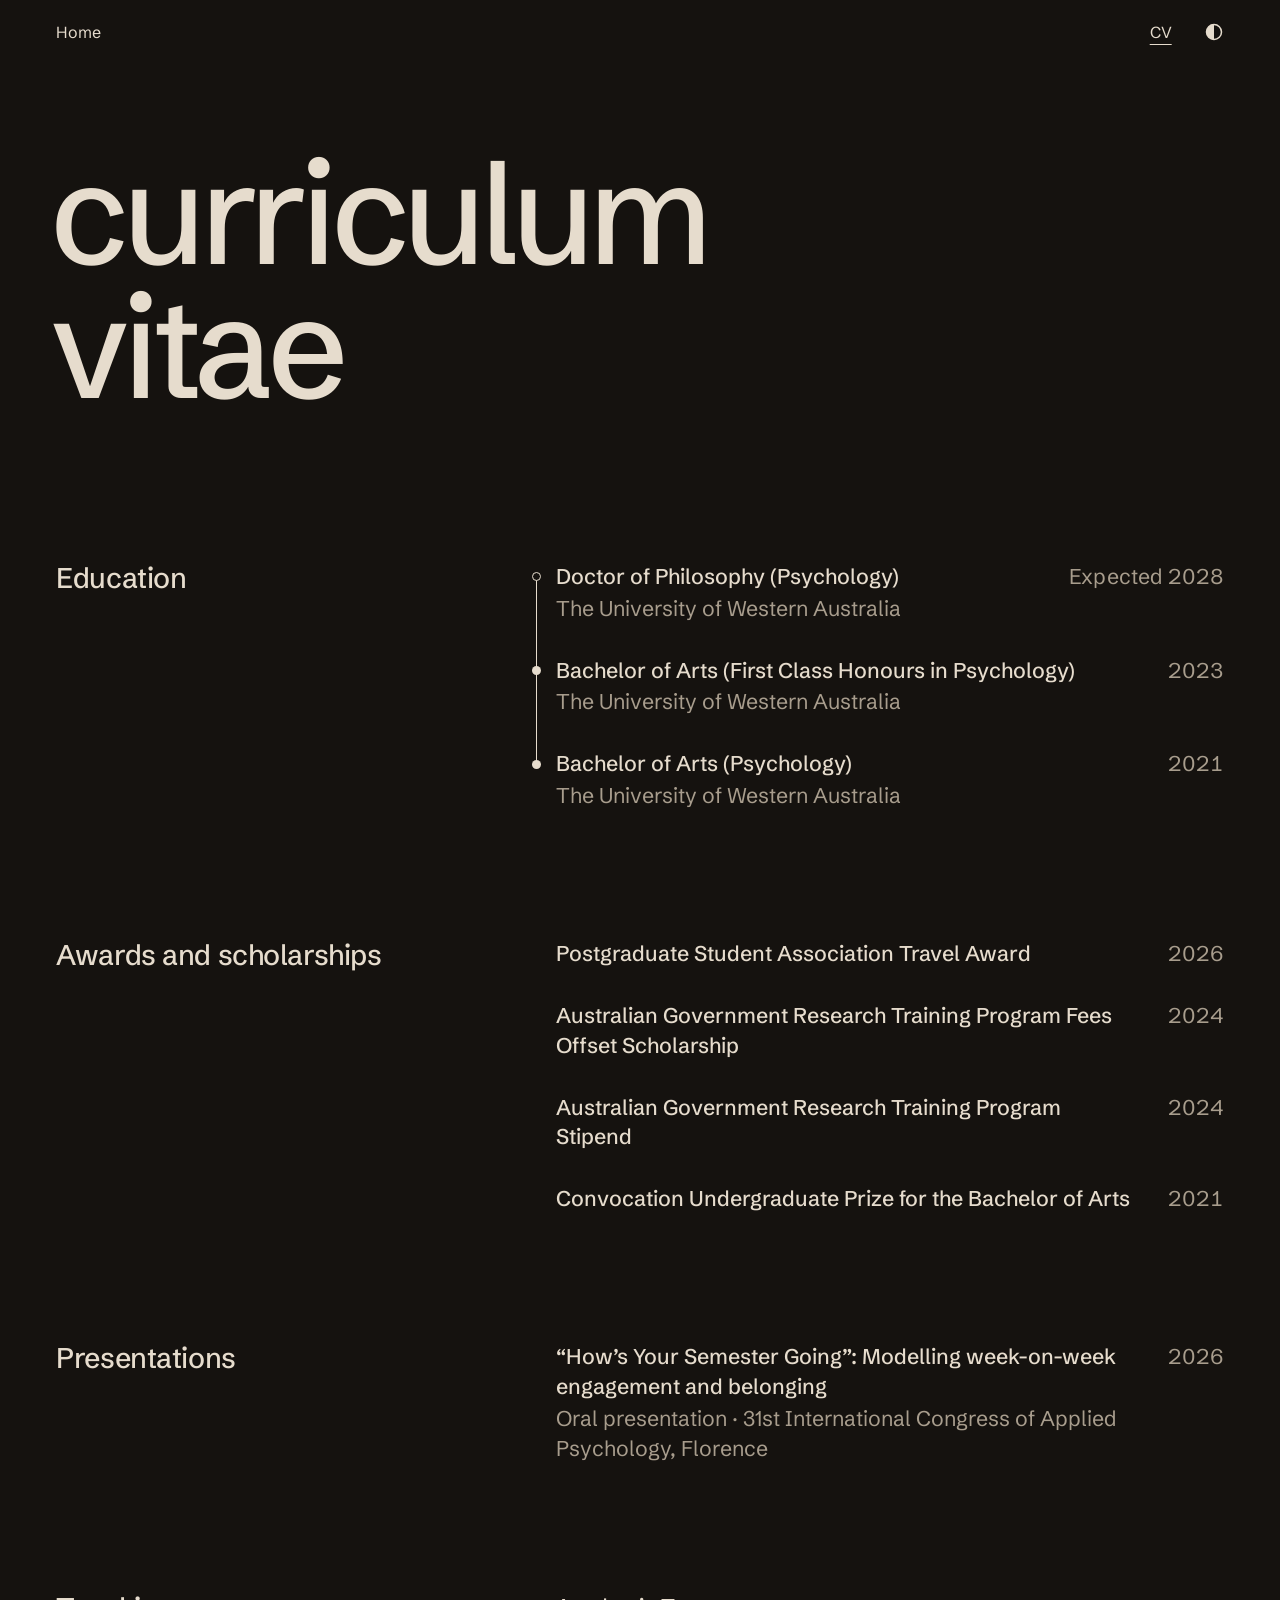
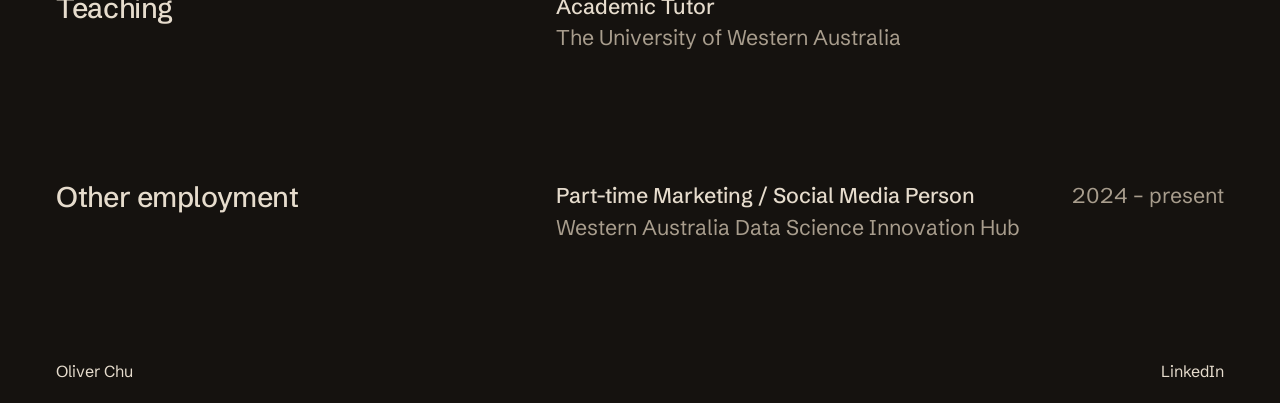
==== commit 23855ea4: "Stop stale styles from breaking the moving line Version the CSS and script links, so a new page can'" ====
--- a/cv.html
+++ b/cv.html
@@ -7,8 +7,8 @@
 <meta name="description" content="Curriculum vitae of Oliver Chu, PhD candidate in psychology at The University of Western Australia.">
 <link rel="icon" href="assets/img/favicon.svg" type="image/svg+xml">
 <link rel="preload" href="assets/fonts/schibsted-grotesk-latin-500-normal.woff2" as="font" type="font/woff2" crossorigin>
-<link rel="stylesheet" href="assets/css/style.css">
-<script src="assets/js/sun.js"></script>
+<link rel="stylesheet" href="assets/css/style.css?v=20261107">
+<script src="assets/js/sun.js?v=20261107"></script>
 </head>
 <body>
 
@@ -141,7 +141,7 @@
 <!-- Add your links when ready, e.g. <a href="https://scholar.google.com/...">Google Scholar</a> · <a href="https://orcid.org/...">ORCID</a> -->
 </footer>
 
-<script src="assets/js/theme.js" defer></script>
-<script src="assets/js/cursor.js" defer></script>
+<script src="assets/js/theme.js?v=20261107" defer></script>
+<script src="assets/js/cursor.js?v=20261107" defer></script>
 </body>
 </html>
--- a/assets/css/style.css
+++ b/assets/css/style.css
@@ -97,7 +97,6 @@
   justify-content: space-between;
   align-items: center;
   gap: 8px 32px;
-  border-bottom: 1px solid var(--line);
 }
 .site-header a {
   display: inline-flex;
@@ -121,7 +120,6 @@
 
 .site-footer {
   padding: 32px var(--gutter) 48px;
-  border-top: 1px solid var(--line);
   display: flex;
   flex-wrap: wrap;
   justify-content: space-between;
@@ -146,9 +144,17 @@
 /* Sections and the label / text / space row.
    Opening section: more air above the name and between the name and the bio (Draft 2, 1440px: 96 / 128 / 128) */
 .hero { padding: clamp(64px, 6.5vw, 96px) 0 clamp(96px, 9vw, 128px); display: flex; flex-direction: column; gap: clamp(48px, 9vw, 128px); }
-.section { padding: 32px 0 192px; border-top: 1px solid var(--ink); display: flex; flex-direction: column; gap: 48px; }
-/* CV subsections (Education, Awards, …): no rule above them; full-width rules are kept for major sections only */
-.section--tight { padding-bottom: 96px; border-top: 0; }
+/* No lines across the page: spacing separates the sections, and the moving line sits above Now */
+.section { padding: 32px 0 clamp(56px, 6vw, 88px); display: flex; flex-direction: column; gap: 48px; }
+.section--tight { padding-bottom: 96px; }
+
+/* Moving line above Now (assets/js/line.js): fine enough to read as a rule, with the cursor's maroon dot on its end */
+.moving-line { display: block; width: 100%; height: 120px; overflow: visible; }
+.moving-line path { fill: none; stroke: var(--ink); stroke-width: 1.25; stroke-dasharray: 1; stroke-dashoffset: 1; transition: stroke-dashoffset 2.4s cubic-bezier(0.65, 0, 0.2, 1); }
+.moving-line circle { fill: var(--dot); opacity: 0; transition: opacity 0.4s 2.2s; }
+.moving-line.is-in path { stroke-dashoffset: 0; }
+.moving-line.is-in circle { opacity: 1; }
+@media (prefers-reduced-motion: reduce) { .moving-line path, .moving-line circle { transition: none; } }
 
 .row { display: flex; flex-wrap: wrap; gap: 24px 32px; }
 .row > .col-label { flex: 1 1 180px; }
@@ -210,7 +216,7 @@
 .entry { display: flex; flex-wrap: wrap; gap: 4px 32px; }
 .entry-when { flex: 0 0 220px; font-size: var(--step-1); line-height: 1.4; color: var(--muted); }
 .entry-body { flex: 1 1 360px; max-width: 30em; font-size: var(--step-1); line-height: 1.4; display: flex; flex-direction: column; gap: 2px; }
-.entry-what { font-weight: 600; }
+.entry-what { font-weight: 500; }
 .entry-where { color: var(--muted); }
 .entry-notes { margin: 16px 0 0; font-size: var(--step-1); line-height: 1.4; display: grid; grid-template-columns: 150px minmax(0, 1fr); gap: 8px 24px; }
 .entry-notes dt { color: var(--muted); }
@@ -218,7 +224,6 @@
 
 @media (max-width: 640px) {
   .hero { padding-bottom: 96px; }
-  .section { padding-bottom: 96px; }
   .entry-notes { grid-template-columns: 1fr; gap: 0 0; }
   .entry-notes dd { margin-bottom: 8px; }
 }
@@ -229,8 +234,8 @@
 .entry-notes dd.pair { display: flex; flex-wrap: wrap; gap: 0 24px; }
 .entry-notes dd.pair > span { min-width: 0; }
 
-/* Education timeline: a dot beside each date joined by a hairline, newest at the top.
-   Dots sit in the gutter left of the dates, so the dates still line up with the other CV sections.
+/* Education timeline: a dot beside each entry joined by a hairline, newest at the top.
+   Dots sit in the gutter to the left of the entries, so the text still lines up with the other CV sections.
    The current entry (the PhD, in progress) is a hollow dot. On narrow screens the list is indented to make room. */
 .entries--timeline > .entry { position: relative; }
 .entries--timeline > .entry::before,
@@ -249,7 +254,7 @@
 /* One-page CV: the CV follows Now and each section fades in once as it arrives */
 html { scroll-behavior: smooth; }
 #cv { scroll-margin-top: 0; }
-.cv-head { padding: 96px 0 64px; border-top: 1px solid var(--ink); }
+.cv-head { padding: clamp(48px, 5vw, 72px) 0 64px; }
 .js .reveal { opacity: 0; transform: translateY(28px); transition: opacity 0.8s ease, transform 0.8s cubic-bezier(0.2, 0.7, 0.2, 1); }
 .js .reveal.is-in { opacity: 1; transform: none; }
 @media (prefers-reduced-motion: reduce) {
@@ -259,7 +264,7 @@
 @media print { .js .reveal { opacity: 1; transform: none; } }
 
 /* Footer mirrors the header: the name at the same size as Home and CV */
-.site-footer { margin: 0; padding: 0 var(--gutter); min-height: 64px; display: flex; align-items: center; border-top: 1px solid var(--line); }
+.site-footer { margin: 0; padding: 0 var(--gutter); min-height: 64px; display: flex; align-items: center; }
 .footer-name { font-size: var(--step-0); text-decoration: none; color: var(--ink); display: inline-flex; align-items: center; min-height: 64px; }
 .footer-name:hover { color: var(--accent); }
 /* Contact link (LinkedIn) on the right of the footer, mirroring CV in the header; same 16px */
@@ -280,8 +285,10 @@
   .hero .row > .col-text.lead { grid-column: var(--bio-start, 6) / 13; }
   .lead, .row > .col-text.lead { max-width: var(--measure); }
   .row > .col-space { display: none; }
-  .entry-when { flex-basis: 11em; }
-  .entry-body { max-width: 34em; }
+  /* CV entries: titles start on the same column as the bio, and dates sit flush with the right margin */
+  .entry { flex-wrap: nowrap; justify-content: space-between; }
+  .entry-when { order: 2; flex: 0 0 auto; text-align: right; }
+  .entry-body { order: 1; flex: 0 1 var(--measure); max-width: var(--measure); }
 }
 @media (min-width: 1440px) {
   html { font-size: min(20px, calc(16px + (100vw - 1440px) * 0.007)); }
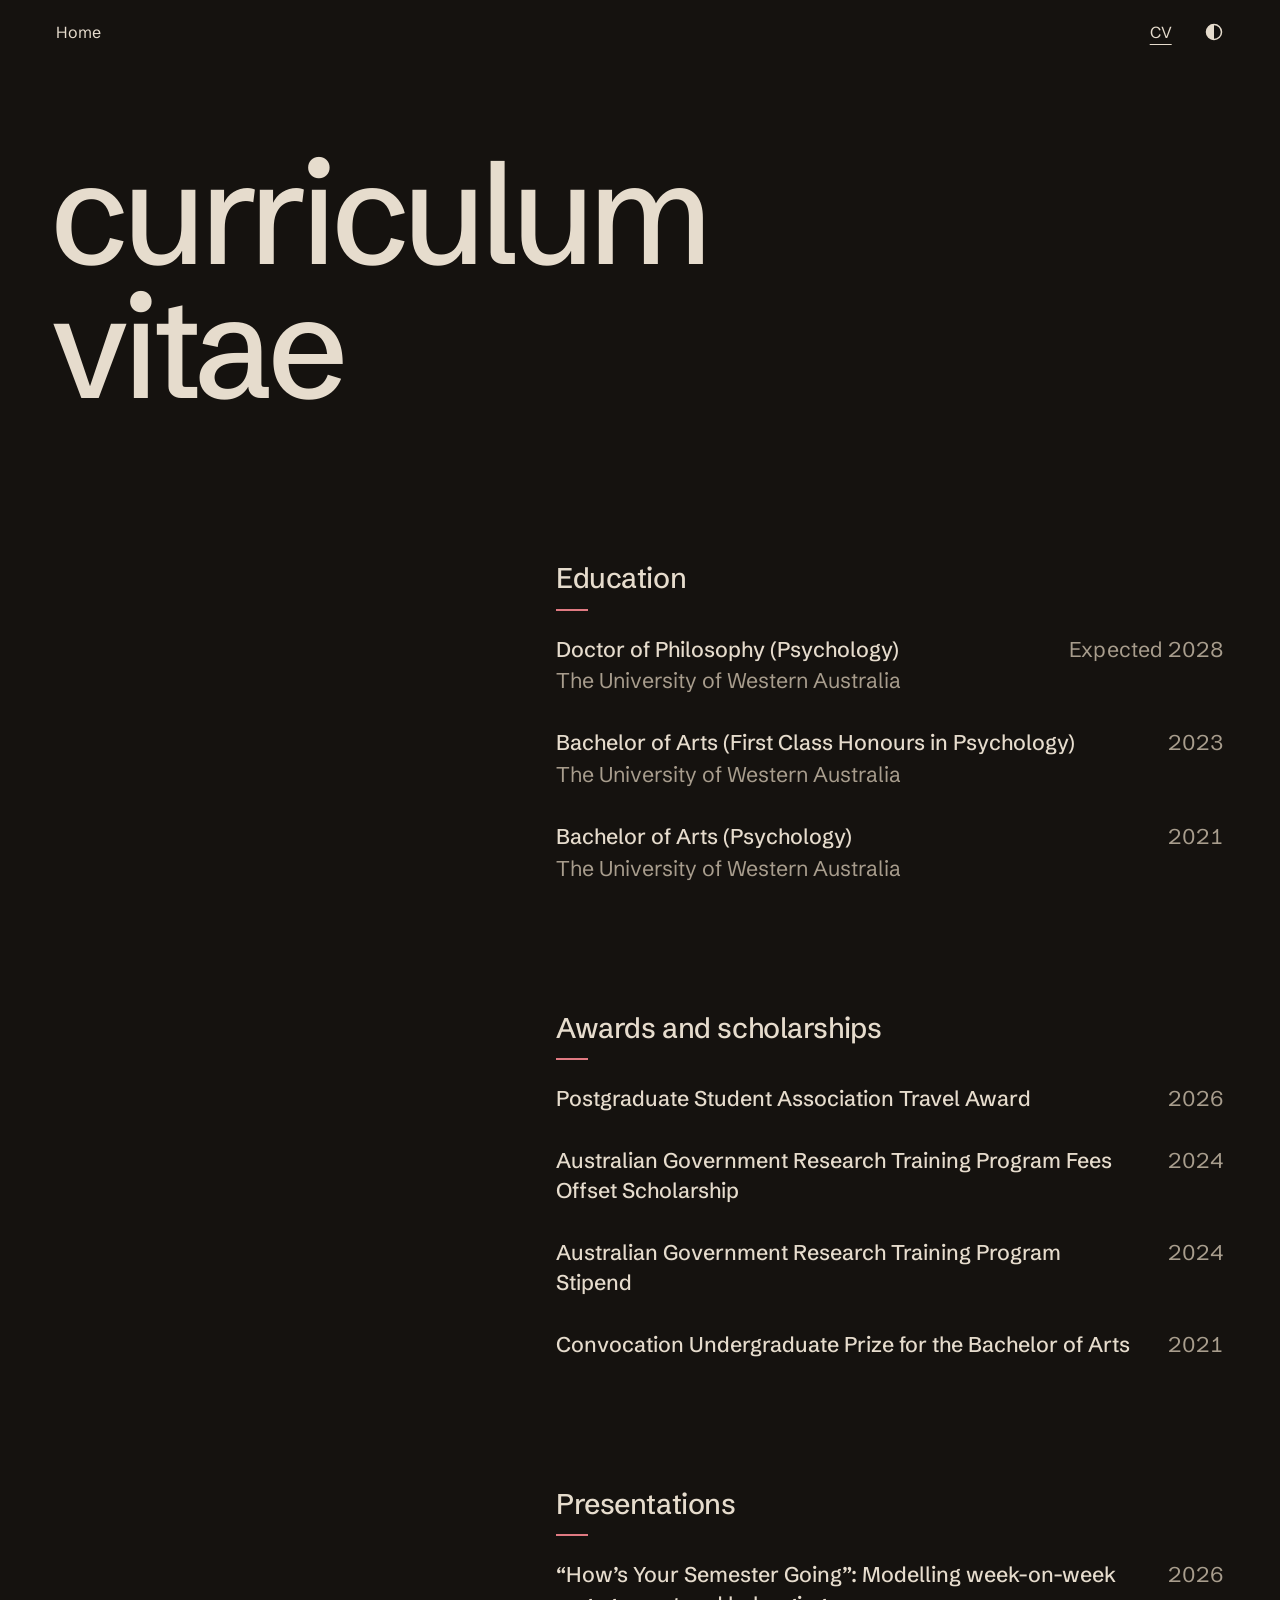
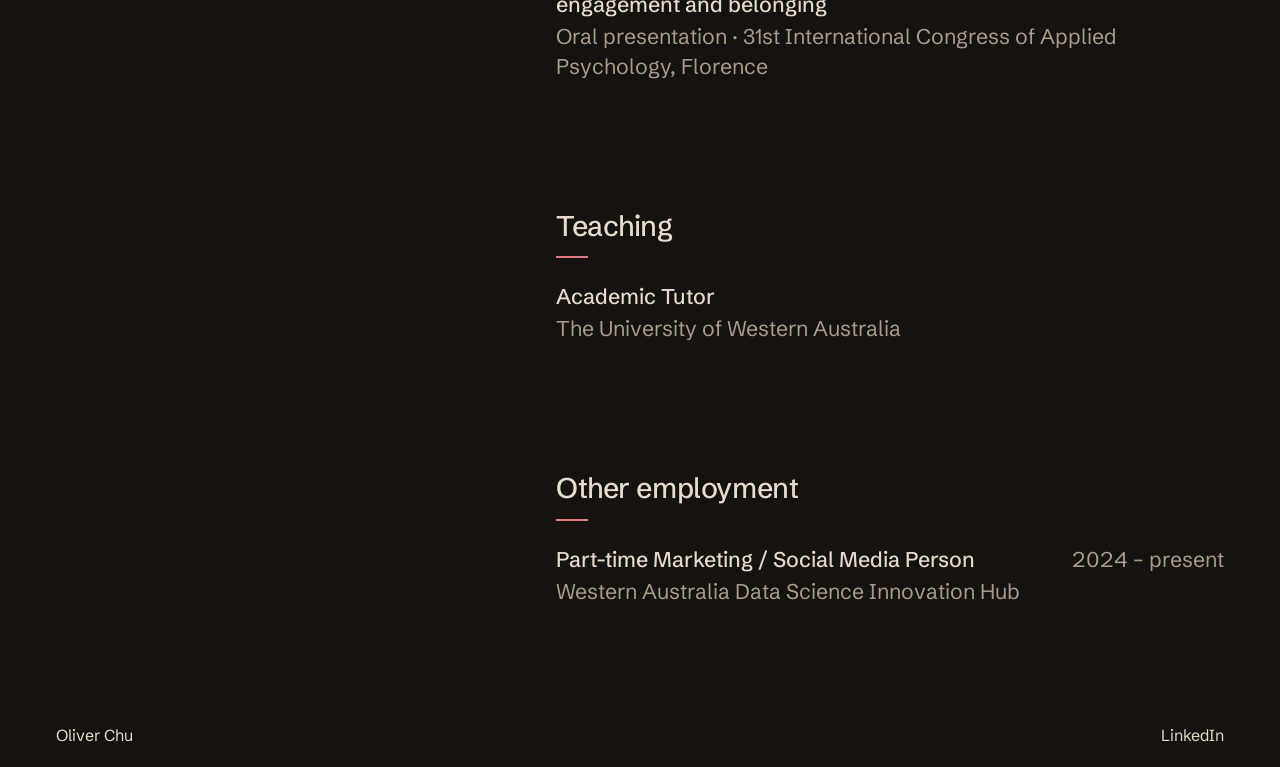
==== commit 2746f2d4: "Put section titles above their text with a drawn maroon dash Each title now sits on the bio's column" ====
--- a/cv.html
+++ b/cv.html
@@ -7,7 +7,8 @@
 <meta name="description" content="Curriculum vitae of Oliver Chu, PhD candidate in psychology at The University of Western Australia.">
 <link rel="icon" href="assets/img/favicon.svg" type="image/svg+xml">
 <link rel="preload" href="assets/fonts/schibsted-grotesk-latin-500-normal.woff2" as="font" type="font/woff2" crossorigin>
-<link rel="stylesheet" href="assets/css/style.css?v=20261107">
+<link rel="stylesheet" href="assets/css/style.css?v=20261107b">
+<script>document.documentElement.classList.add("js")</script>
 <script src="assets/js/sun.js?v=20261107"></script>
 </head>
 <body>
@@ -31,8 +32,8 @@
 <section class="section section--tight">
 <div class="row">
 <h2 class="label col-label">Education</h2>
-<ol class="entries entries--timeline col-text" style="flex-grow: 4; max-width: none;">
-<li class="entry entry--current">
+<ol class="entries col-text" style="flex-grow: 4; max-width: none;">
+<li class="entry">
 <span class="entry-when">Expected 2028</span>
 <div class="entry-body">
 <span class="entry-what">Doctor of Philosophy (Psychology)</span>
@@ -142,6 +143,7 @@
 </footer>
 
 <script src="assets/js/theme.js?v=20261107" defer></script>
+<script src="assets/js/dash.js?v=20261107" defer></script>
 <script src="assets/js/cursor.js?v=20261107" defer></script>
 </body>
 </html>
--- a/assets/css/style.css
+++ b/assets/css/style.css
@@ -27,7 +27,7 @@
   --measure-lead: 30em;
 
   /* Layout: which of the 12 columns the text starts in, on screens 1024px and wider (phones stay one column).
-     --bio-start moves the bio under the name; --text-start moves the text beside Work, Now and the CV titles.
+     --bio-start moves the bio under the name; --text-start moves the section labels and their text.
      Both run to the right margin, so a smaller number gives a wider block. */
   --bio-start: 6;
   --text-start: 6;
@@ -85,6 +85,13 @@
   font-weight: 500;
   letter-spacing: -0.015em;
 }
+
+/* A short dash under each section title: maroon, or rose in dark mode */
+.label::after { content: ""; display: block; width: 32px; height: 2px; margin-top: 14px; background: var(--accent); }
+/* It draws in from the left as it reaches the screen (assets/js/dash.js). Without JavaScript it's simply there. */
+.js .label::after { transform: scaleX(0); transform-origin: left; transition: transform 0.8s cubic-bezier(0.65, 0, 0.2, 1); }
+.js .label.dash-in::after { transform: scaleX(1); }
+@media print { .js .label::after { transform: none; } }
 
 .meta { font-size: var(--step--1); line-height: 1.4; color: var(--muted); }
 .entry-when, .poster .meta span:first-child { font-variant-numeric: tabular-nums; }
@@ -234,23 +241,6 @@
 .entry-notes dd.pair { display: flex; flex-wrap: wrap; gap: 0 24px; }
 .entry-notes dd.pair > span { min-width: 0; }
 
-/* Education timeline: a dot beside each entry joined by a hairline, newest at the top.
-   Dots sit in the gutter to the left of the entries, so the text still lines up with the other CV sections.
-   The current entry (the PhD, in progress) is a hollow dot. On narrow screens the list is indented to make room. */
-.entries--timeline > .entry { position: relative; }
-.entries--timeline > .entry::before,
-.entries--timeline > .entry:not(:last-child)::after { content: ""; position: absolute; pointer-events: none; }
-.entries--timeline > .entry::before {
-  left: -24px; top: calc(var(--step-1) * 0.7 - 4.5px); z-index: 1;
-  width: 9px; height: 9px; border-radius: 50%; background: var(--ink);
-}
-.entries--timeline > .entry--current::before { background: var(--paper); border: 1.5px solid var(--ink); }
-.entries--timeline > .entry:not(:last-child)::after {
-  left: -20px; width: 1px; background: var(--ink);
-  top: calc(var(--step-1) * 0.7); bottom: calc(-32px - var(--step-1) * 0.7);
-}
-@media (max-width: 1023px) { .entries--timeline { padding-left: 24px; } }
-
 /* One-page CV: the CV follows Now and each section fades in once as it arrives */
 html { scroll-behavior: smooth; }
 #cv { scroll-margin-top: 0; }
@@ -273,13 +263,15 @@
 .footer-links { display: flex; flex-wrap: wrap; gap: 0 32px; }
 @media (max-width: 480px) { .footer-email, .footer-name { min-height: 48px; } .site-footer { padding-block: 8px; row-gap: 0; } }
 
-/* Wide screens: a 12-column grid. Labels take columns 1–5 and all text starts at column 6, running to the
-   right margin (Draft 2), capped at a readable line length on very wide screens.
+/* Wide screens: a 12-column grid. All text starts at column 6, running to the right margin (Draft 2), capped at a
+   readable line length on very wide screens. Each label sits directly above its text on that same column, so the
+   eye moves down the page and never has to jump across it.
    The type grows gently past 1440px so lines stay a comfortable length instead of leaving the right side empty. */
 @media (min-width: 1024px) {
   .row { display: grid; grid-template-columns: repeat(12, minmax(0, 1fr)); column-gap: 32px; row-gap: 24px; }
-  /* Start columns come from --bio-start and --text-start in :root (6 if unset). Labels fill the space before the text. */
-  .row > .col-label { grid-column: 1 / var(--text-start, 6); }
+  /* Start columns come from --bio-start and --text-start in :root (6 if unset) */
+  .row > .col-label { grid-column: var(--text-start, 6) / 13; }
+  .hero .row > .col-label { display: none; }
   .row > .col-text { grid-column: var(--text-start, 6) / 13; max-width: var(--measure); }
   .row > .col-text.entries { grid-column: var(--text-start, 6) / 13; max-width: none; }
   .hero .row > .col-text.lead { grid-column: var(--bio-start, 6) / 13; }
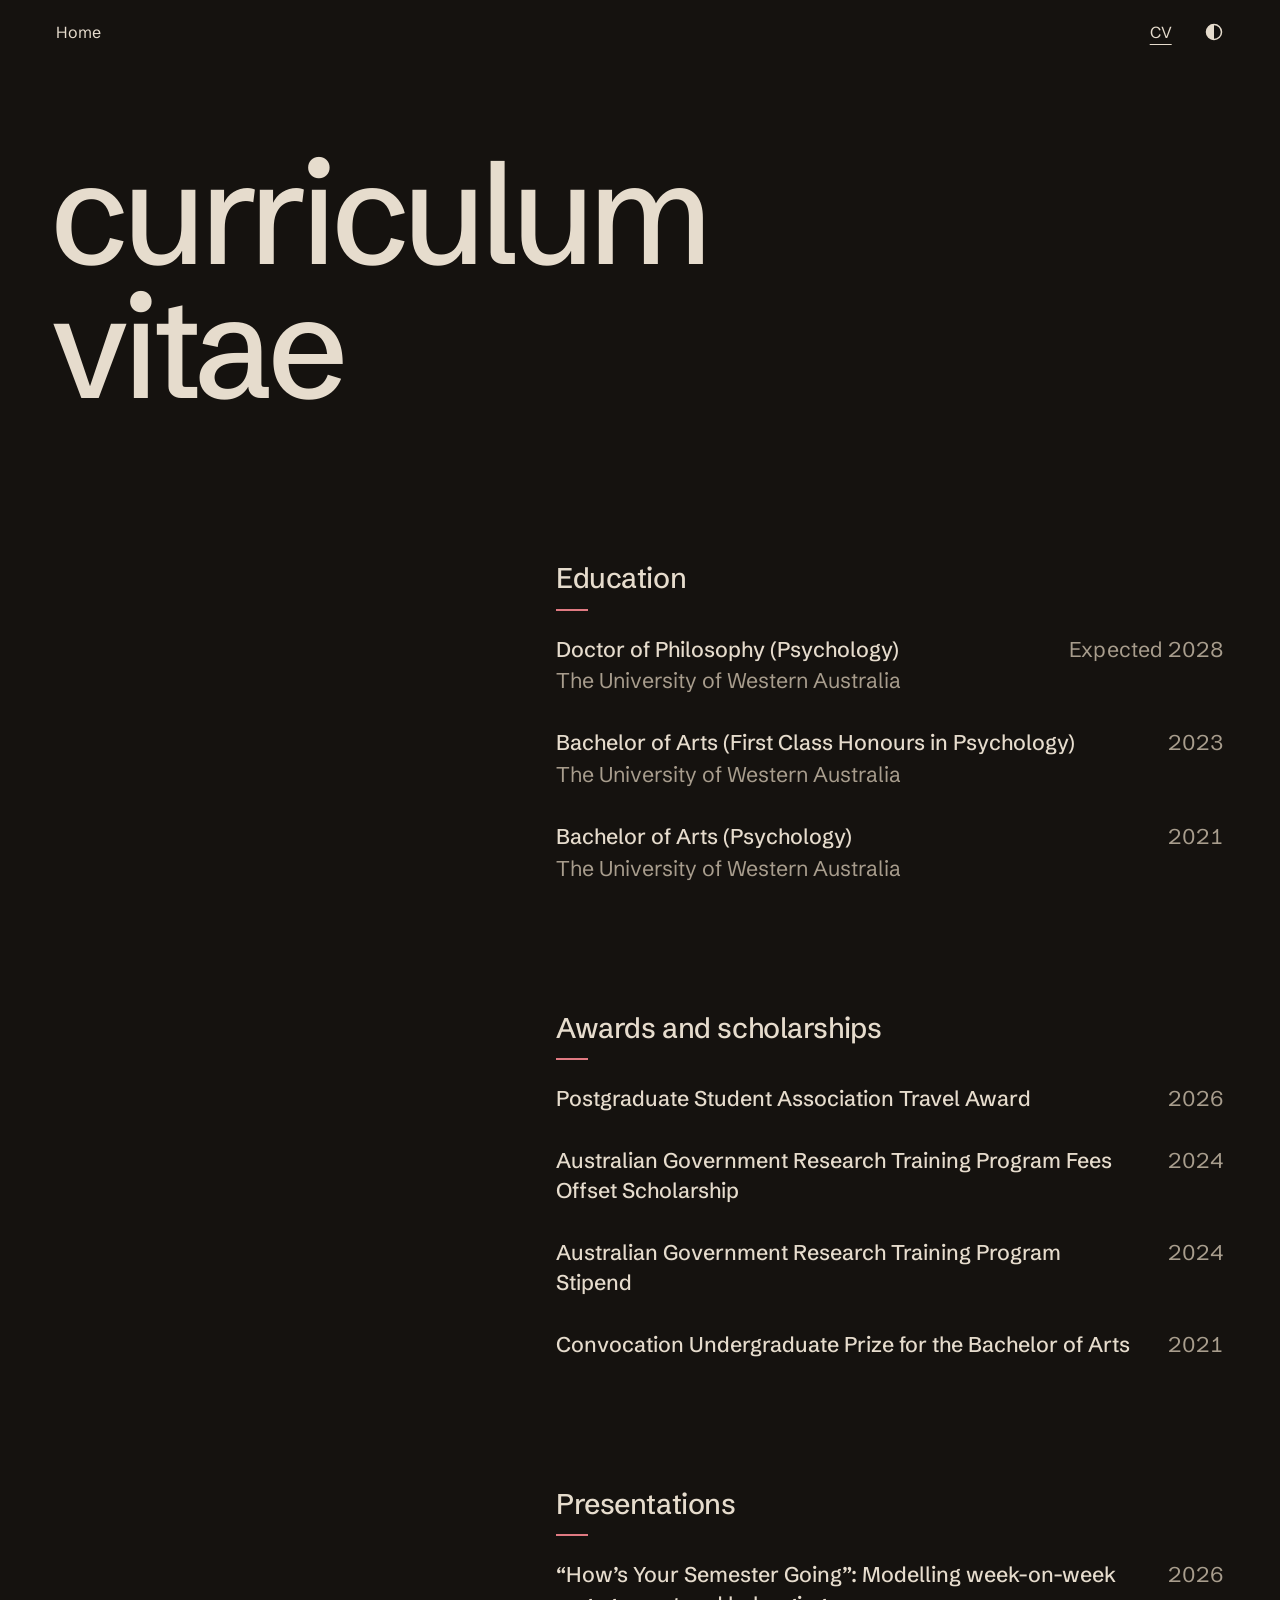
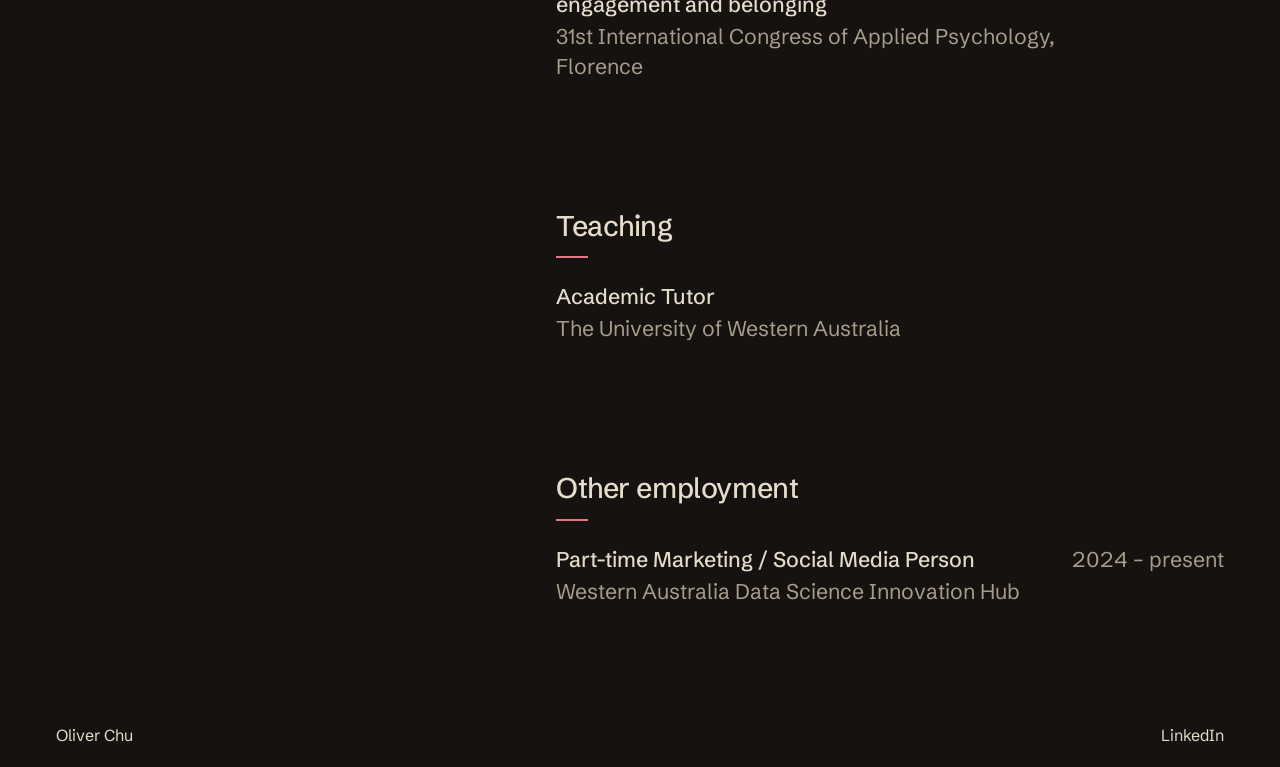
==== commit 6a19252e: "Drop the presentation type from the Presentations entry" ====
--- a/cv.html
+++ b/cv.html
@@ -92,7 +92,7 @@
 <span class="entry-when">2026</span>
 <div class="entry-body">
 <span class="entry-what">“How’s Your Semester Going”: Modelling week-on-week engagement and belonging</span>
-<span class="entry-where">Oral presentation · 31st International Congress of Applied Psychology, Florence</span>
+<span class="entry-where">31st International Congress of Applied Psychology, Florence</span>
 </div>
 </li>
 </ol>
